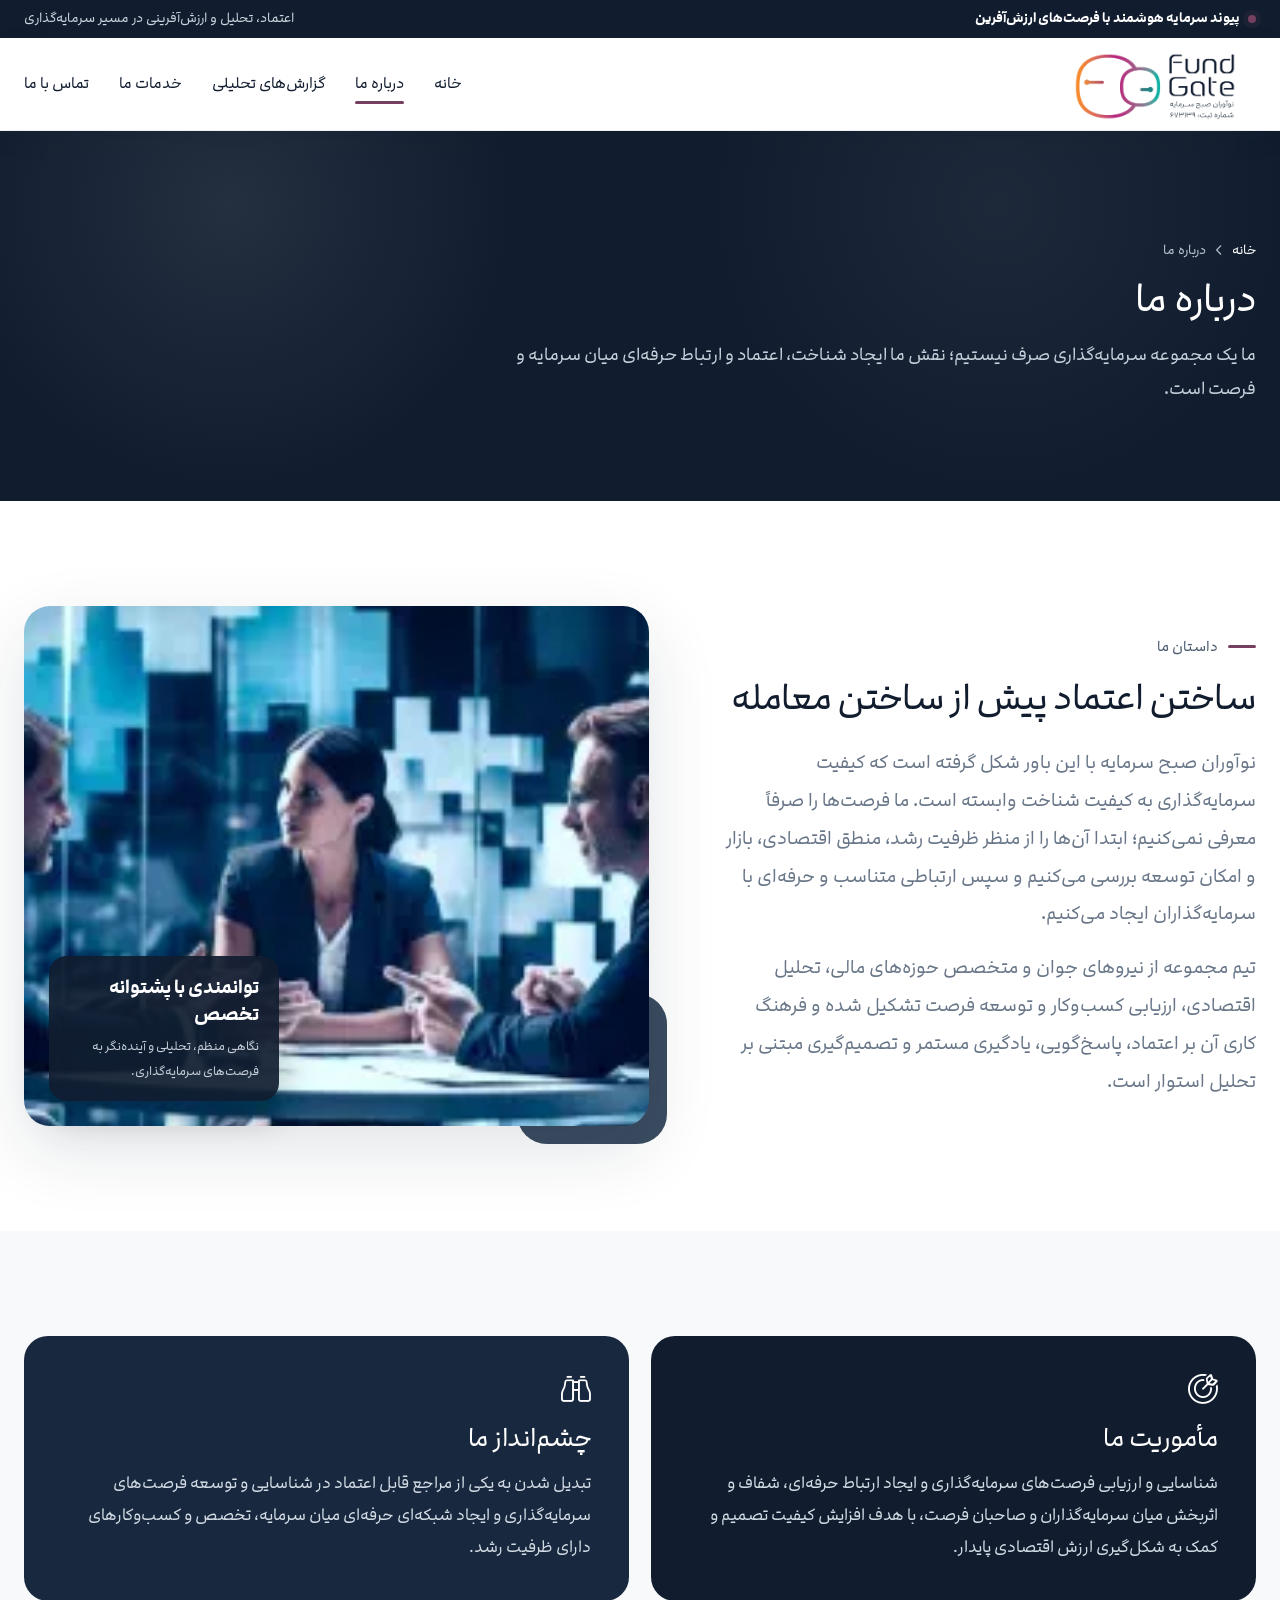
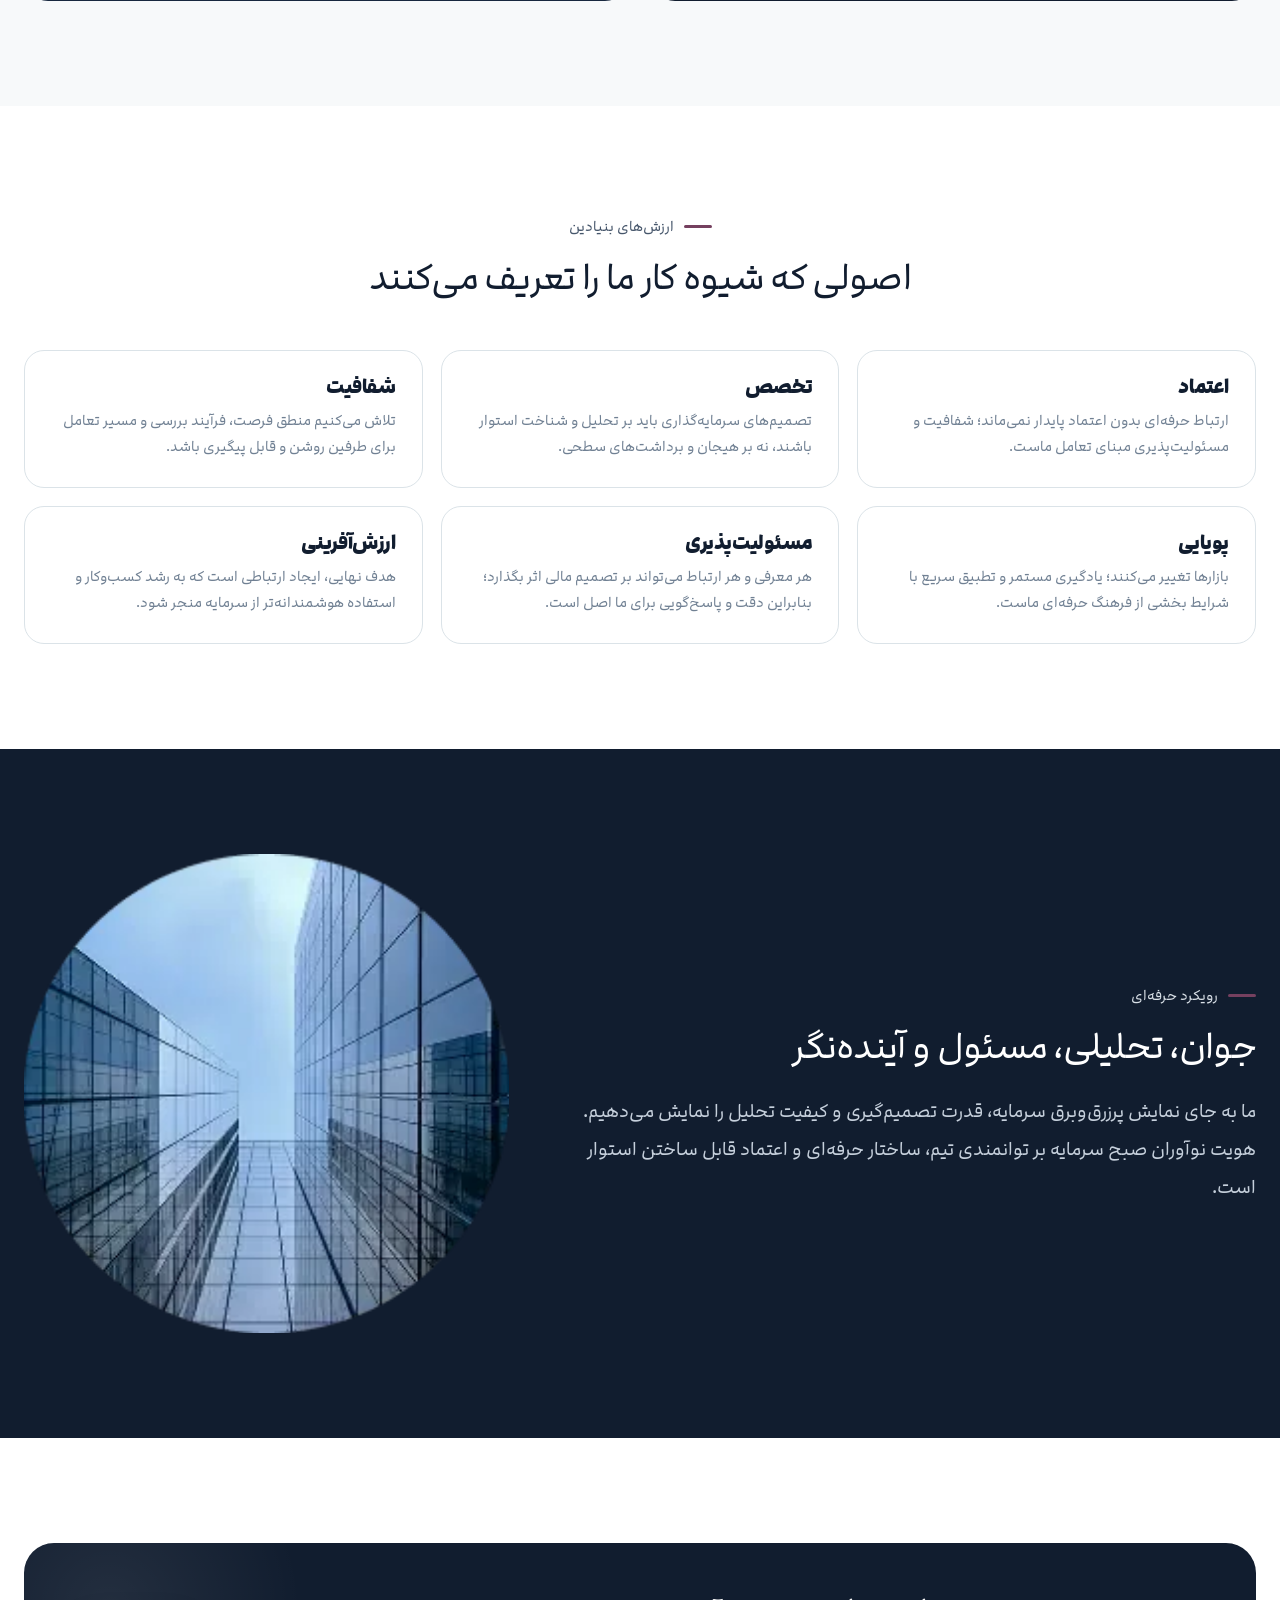
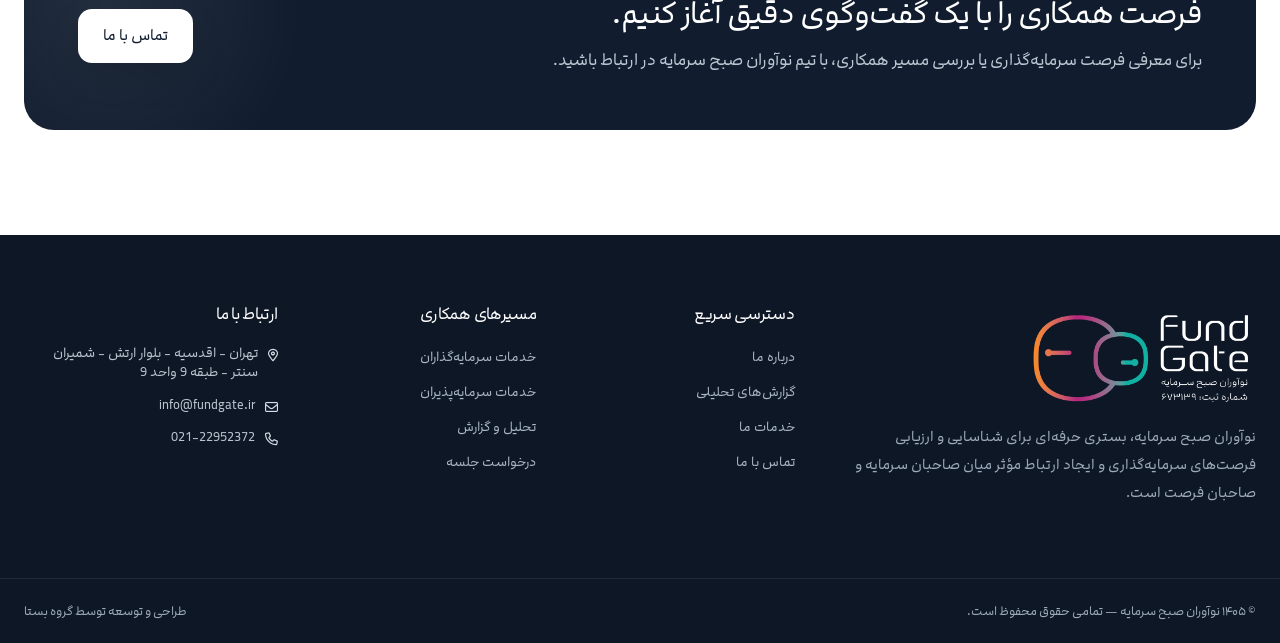
==== about.html @ 3c4b0743 "v 1.0.0" ====
<!doctype html>
<html lang="fa" dir="rtl">
<head>
    <meta charset="utf-8" />
    <meta http-equiv="x-ua-compatible" content="ie=edge" />
    <meta name="viewport" content="width=device-width,initial-scale=1" />
    <meta
            name="description"
            content="درباره شرکت نوآوران صبح سرمایه، مأموریت، چشم‌انداز و ارزش‌های حرفه‌ای مجموعه."
    />
    <meta name="theme-color" content="#111d2f" />
    <title>درباره ما | نوآوران صبح سرمایه</title>
    <link rel="shortcut icon" href="assets/images/logos/brand-mark.png" type="image/png" />
    <link rel="stylesheet" href="assets/css/bootstrap.rtl.min.css" />
    <link rel="stylesheet" href="assets/css/font-awesome-pro.min.css" />
    <link rel="stylesheet" href="assets/css/animate.css" />
    <link rel="stylesheet" href="assets/css/novavaran.css" />
    <noscript
    ><style>
        .wow {
            opacity: 1 !important;
            visibility: visible !important;
        }
    </style></noscript
    >
</head>
<body>
<div class="fg-topbar">
    <div class="fg-container">
        <div class="brand-line">
            <span class="brand-dot"></span><strong>پیوند سرمایه هوشمند با فرصت‌های ارزش‌آفرین</strong>
        </div>
        <div>اعتماد، تحلیل و ارزش‌آفرینی در مسیر سرمایه‌گذاری</div>
    </div>
</div>
<header class="fg-header">
    <div class="fg-container">
        <div class="fg-header-inner">
            <a class="fg-logo" href="index.html"
            ><img src="assets/images/logos/brand-horizontal-light.png" alt="نوآوران صبح سرمایه - Fund Gate"
            /></a>
            <nav class="fg-nav" aria-label="منوی اصلی">
                <ul>
                    <li><a class="" href="index.html">خانه</a></li>
                    <li><a class="active" href="about.html">درباره ما</a></li>
                    <li><a class="" href="analytics.html">گزارش‌های تحلیلی</a></li>
                    <li><a class="" href="services.html">خدمات ما</a></li>
                    <li><a class="" href="contact.html">تماس با ما</a></li>
                </ul>
            </nav>
            <button
                    class="fg-menu-btn"
                    type="button"
                    data-bs-toggle="offcanvas"
                    data-bs-target="#fgMobileMenu"
                    aria-label="باز کردن منو"
            >
                <i class="fa-regular fa-bars"></i>
            </button>
        </div>
    </div>
</header>
<div class="offcanvas offcanvas-end fg-mobile-menu" tabindex="-1" id="fgMobileMenu">
    <div class="offcanvas-header">
        <h5 class="offcanvas-title">
            <img src="assets/images/logos/brand-horizontal-light.png" alt="نوآوران صبح سرمایه" />
        </h5>
        <button type="button" class="btn-close" data-bs-dismiss="offcanvas" aria-label="بستن"></button>
    </div>
    <div class="offcanvas-body">
        <nav class="fg-mobile-links" aria-label="منوی موبایل">
            <a class="" href="index.html">خانه</a><a class="active" href="about.html">درباره ما</a
        ><a class="" href="analytics.html">گزارش‌های تحلیلی</a><a class="" href="services.html">خدمات ما</a
        ><a class="" href="contact.html">تماس با ما</a>
        </nav>
        <a class="fg-btn fg-btn-primary w-100 mt-4" href="contact.html">شروع همکاری</a>
    </div>
</div>
<section class="fg-page-hero">
    <div class="fg-container">
        <div class="fg-breadcrumb">
            <a href="index.html">خانه</a><i class="fa-regular fa-angle-left"></i><span>درباره ما</span>
        </div>
        <h1>درباره ما</h1>
        <p>
            ما یک مجموعه سرمایه‌گذاری صرف نیستیم؛ نقش ما ایجاد شناخت، اعتماد و ارتباط حرفه‌ای میان سرمایه و فرصت
            است.
        </p>
    </div>
</section>
<main>
    <section class="fg-section">
        <div class="fg-container">
            <div class="fg-about-grid">
                <div>
                    <div class="fg-eyebrow">داستان ما</div>
                    <h2 class="fg-section-title">ساختن اعتماد پیش از ساختن معامله</h2>
                    <p class="fg-lead">
                        نوآوران صبح سرمایه با این باور شکل گرفته است که کیفیت سرمایه‌گذاری به کیفیت شناخت وابسته
                        است. ما فرصت‌ها را صرفاً معرفی نمی‌کنیم؛ ابتدا آن‌ها را از منظر ظرفیت رشد، منطق اقتصادی،
                        بازار و امکان توسعه بررسی می‌کنیم و سپس ارتباطی متناسب و حرفه‌ای با سرمایه‌گذاران ایجاد
                        می‌کنیم.
                    </p>
                    <p class="fg-lead mt-3">
                        تیم مجموعه از نیروهای جوان و متخصص حوزه‌های مالی، تحلیل اقتصادی، ارزیابی کسب‌وکار و
                        توسعه فرصت تشکیل شده و فرهنگ کاری آن بر اعتماد، پاسخ‌گویی، یادگیری مستمر و تصمیم‌گیری
                        مبتنی بر تحلیل استوار است.
                    </p>
                </div>
                <div class="fg-image-frame">
                    <img src="assets/images/about/h3-images-2.webp" alt="تیم و رویکرد نوآوران صبح سرمایه" />
                    <div class="fg-image-badge">
                        <strong>توانمندی با پشتوانه تخصص</strong
                        ><span>نگاهی منظم، تحلیلی و آینده‌نگر به فرصت‌های سرمایه‌گذاری.</span>
                    </div>
                </div>
            </div>
        </div>
    </section>
    <section class="fg-section fg-section-soft">
        <div class="fg-container">
            <div class="fg-mission-grid">
                <div class="fg-mission-card">
                    <i class="fa-light fa-bullseye-arrow"></i>
                    <h3>مأموریت ما</h3>
                    <p>
                        شناسایی و ارزیابی فرصت‌های سرمایه‌گذاری و ایجاد ارتباط حرفه‌ای، شفاف و اثربخش میان
                        سرمایه‌گذاران و صاحبان فرصت، با هدف افزایش کیفیت تصمیم و کمک به شکل‌گیری ارزش اقتصادی
                        پایدار.
                    </p>
                </div>
                <div class="fg-mission-card">
                    <i class="fa-light fa-binoculars"></i>
                    <h3>چشم‌انداز ما</h3>
                    <p>
                        تبدیل شدن به یکی از مراجع قابل اعتماد در شناسایی و توسعه فرصت‌های سرمایه‌گذاری و ایجاد
                        شبکه‌ای حرفه‌ای میان سرمایه، تخصص و کسب‌وکارهای دارای ظرفیت رشد.
                    </p>
                </div>
            </div>
        </div>
    </section>
    <section class="fg-section">
        <div class="fg-container">
            <div class="text-center mx-auto mb-5" style="max-width: 760px">
                <div class="fg-eyebrow justify-content-center">ارزش‌های بنیادین</div>
                <h2 class="fg-section-title">اصولی که شیوه کار ما را تعریف می‌کنند</h2>
            </div>
            <div class="fg-value-row">
                <div class="fg-value">
                    <h3>اعتماد</h3>
                    <p>ارتباط حرفه‌ای بدون اعتماد پایدار نمی‌ماند؛ شفافیت و مسئولیت‌پذیری مبنای تعامل ماست.</p>
                </div>
                <div class="fg-value">
                    <h3>تخصص</h3>
                    <p>
                        تصمیم‌های سرمایه‌گذاری باید بر تحلیل و شناخت استوار باشند، نه بر هیجان و برداشت‌های
                        سطحی.
                    </p>
                </div>
                <div class="fg-value">
                    <h3>شفافیت</h3>
                    <p>تلاش می‌کنیم منطق فرصت، فرآیند بررسی و مسیر تعامل برای طرفین روشن و قابل پیگیری باشد.</p>
                </div>
                <div class="fg-value">
                    <h3>پویایی</h3>
                    <p>
                        بازارها تغییر می‌کنند؛ یادگیری مستمر و تطبیق سریع با شرایط بخشی از فرهنگ حرفه‌ای ماست.
                    </p>
                </div>
                <div class="fg-value">
                    <h3>مسئولیت‌پذیری</h3>
                    <p>
                        هر معرفی و هر ارتباط می‌تواند بر تصمیم مالی اثر بگذارد؛ بنابراین دقت و پاسخ‌گویی برای ما
                        اصل است.
                    </p>
                </div>
                <div class="fg-value">
                    <h3>ارزش‌آفرینی</h3>
                    <p>
                        هدف نهایی، ایجاد ارتباطی است که به رشد کسب‌وکار و استفاده هوشمندانه‌تر از سرمایه منجر
                        شود.
                    </p>
                </div>
            </div>
        </div>
    </section>
    <section class="fg-section fg-section-dark">
        <div class="fg-container">
            <div class="row align-items-center g-5">
                <div class="col-lg-7">
                    <div class="fg-eyebrow" style="color: #61d4c8">رویکرد حرفه‌ای</div>
                    <h2 class="fg-section-title">جوان، تحلیلی، مسئول و آینده‌نگر</h2>
                    <p class="fg-lead">
                        ما به جای نمایش پرزرق‌وبرق سرمایه، قدرت تصمیم‌گیری و کیفیت تحلیل را نمایش می‌دهیم. هویت
                        نوآوران صبح سرمایه بر توانمندی تیم، ساختار حرفه‌ای و اعتماد قابل ساختن استوار است.
                    </p>
                </div>
                <div class="col-lg-5">
                    <img
                            class="w-100 rounded-4"
                            src="assets/images/about/h6-about-video-bg.webp"
                            alt="رویکرد حرفه‌ای سرمایه‌گذاری"
                    />
                </div>
            </div>
        </div>
    </section>
    <section class="fg-section">
        <div class="fg-container">
            <div class="fg-cta">
                <div class="fg-cta-inner">
                    <div>
                        <h2>فرصت همکاری را با یک گفت‌وگوی دقیق آغاز کنیم.</h2>
                        <p>
                            برای معرفی فرصت سرمایه‌گذاری یا بررسی مسیر همکاری، با تیم نوآوران صبح سرمایه در
                            ارتباط باشید.
                        </p>
                    </div>
                    <a class="fg-btn fg-btn-primary" href="contact.html">تماس با ما</a>
                </div>
            </div>
        </div>
    </section>
</main>
<footer class="fg-footer">
    <div class="fg-container">
        <div class="fg-footer-grid">
            <div>
                <a class="fg-footer-logo" href="index.html"
                ><img src="assets/images/logos/brand-footer.png" alt="نوآوران صبح سرمایه"
                /></a>
                <p>
                    نوآوران صبح سرمایه، بستری حرفه‌ای برای شناسایی و ارزیابی فرصت‌های سرمایه‌گذاری و ایجاد
                    ارتباط مؤثر میان صاحبان سرمایه و صاحبان فرصت است.
                </p>
            </div>
            <div>
                <h4>دسترسی سریع</h4>
                <ul>
                    <li><a href="about.html">درباره ما</a></li>
                    <li><a href="analytics.html">گزارش‌های تحلیلی</a></li>
                    <li><a href="services.html">خدمات ما</a></li>
                    <li><a href="contact.html">تماس با ما</a></li>
                </ul>
            </div>
            <div>
                <h4>مسیرهای همکاری</h4>
                <ul>
                    <li><a href="services.html#investor">خدمات سرمایه‌گذاران</a></li>
                    <li><a href="services.html#investee">خدمات سرمایه‌پذیران</a></li>
                    <li><a href="analytics.html">تحلیل و گزارش</a></li>
                    <li><a href="contact.html">درخواست جلسه</a></li>
                </ul>
            </div>
            <div>
                <h4>ارتباط با ما</h4>
                <div class="fg-footer-contact">
                    <div>
                        <i class="fa-regular fa-location-dot"></i><span>تهران - اقدسیه - بلوار ارتش - شمیران سنتر - طبقه 9 واحد 9 </span>
                    </div>
                    <div>
                        <i class="fa-regular fa-envelope"></i><span>info@fundgate.ir</span>
                    </div>
                    <div>
                        <i class="fa-regular fa-phone"></i><span>021-22952372</span>
                    </div>
                </div>
            </div>
        </div>
    </div>
    <div class="fg-footer-bottom">
        <div class="fg-container">
            <p>© ۱۴۰۵ نوآوران صبح سرمایه — تمامی حقوق محفوظ است.</p>
            <p>طراحی و توسعه توسط گروه بستا</p>
        </div>
    </div>
</footer>
<script src="assets/js/jquery.min.js"></script>
<script src="assets/js/bootstrap.bundle.min.js"></script>
<script src="assets/js/wow.min.js"></script>
<script src="assets/js/wow-safe-init.js"></script>
</body>
</html>
---- assets/css/novavaran.css ----
@font-face {  font-family: "IRANSans";  src: url("../fonts/IRANSans-UltraLight.woff2") format("woff2");  font-weight: 200;  font-style: normal;  font-display: swap;  }
@font-face {  font-family: "IRANSans";  src: url("../fonts/IRANSans-Light.woff2") format("woff2");  font-style: normal;  font-display: swap;  }
@font-face {  font-family: "IRANSans";  src: url("../fonts/IRANSans-Regular.woff2") format("woff2");  font-style: normal;  font-display: swap;  }
@font-face {  font-family: "IRANSans";  src: url("../fonts/IRANSans-Medium.woff2") format("woff2");  font-style: normal;  font-display: swap;  }
@font-face {  font-family: "IRANSans";  src: url("../fonts/IRANSans-DemiBold.woff2") format("woff2");  font-style: normal;  font-display: swap;  }
@font-face {  font-family: "IRANSans";  src: url("../fonts/IRANSans-Bold.woff2") format("woff2");  font-style: normal;  font-display: swap;  }
@font-face {  font-family: "IRANSans";  src: url("../fonts/IRANSans-ExtraBold.woff2") format("woff2");  font-style: normal;  font-display: swap;  }
@font-face {  font-family: "IRANSans";  src: url("../fonts/IRANSans-Black.woff2") format("woff2");  font-style: normal;  font-display: swap;  }

@font-face {  font-family: Alibaba;  font-style: normal;  font-weight: 900;  src: url('../fonts/alibaba/fonts/eot/Alibaba-Black.eot');  src: url('../fonts/alibaba/fonts/eot/Alibaba-Black.eot?#iefix') format('embedded-opentype'), url('../fonts/alibaba/fonts/woff2/Alibaba-Black.woff2') format('woff2'), url('../fonts/alibaba/fonts/woff/Alibaba-Black.woff') format('woff'), url('../fonts/alibaba/fonts/ttf/Alibaba-Black.ttf') format('truetype');  }
@font-face {  font-family: Alibaba;  font-style: normal;  font-weight: bold;  src: url('../fonts/alibaba/fonts/eot/Alibaba-Bold.eot');  src: url('../fonts/alibaba/fonts/eot/Alibaba-Bold.eot?#iefix') format('embedded-opentype'), url('../fonts/alibaba/fonts/woff2/Alibaba-Bold.woff2') format('woff2'), url('../fonts/alibaba/fonts/woff/Alibaba-Bold.woff') format('woff'), url('../fonts/alibaba/fonts/ttf/Alibaba-Bold.ttf') format('truetype');  }
@font-face {  font-family: Alibaba;  font-style: normal;  font-weight: 300;  src: url('../fonts/alibaba/fonts/eot/Alibaba-Light.eot');  src: url('../fonts/alibaba/fonts/eot/Alibaba-Light.eot?#iefix') format('embedded-opentype'), url('../fonts/alibaba/fonts/woff2/Alibaba-Light.woff2') format('woff2'), url('../fonts/alibaba/fonts/woff/Alibaba-Light.woff') format('woff'), url('../fonts/alibaba/fonts/ttf/Alibaba-Light.ttf') format('truetype');  }
@font-face {  font-family: Alibaba;  font-style: normal;  font-weight: normal;  src: url('../fonts/alibaba/fonts/eot/Alibaba-Regular.eot');  src: url('../fonts/alibaba/fonts/eot/Alibaba-Regular.eot?#iefix') format('embedded-opentype'),	url('../fonts/alibaba/fonts/woff2/Alibaba-Regular.woff2') format('woff2'),	url('../fonts/alibaba/fonts/woff/Alibaba-Regular.woff') format('woff'),	url('../fonts/alibaba/fonts/ttf/Alibaba-Regular.ttf') format('truetype');  }

:root {
  --tj-ff-body: Alibaba,"IRANSans", Tahoma, Arial, sans-serif;
  --tj-ff-heading: Alibaba,"IRANSans", Tahoma, Arial, sans-serif;
  --tj-color-theme-primary: #b5287d;
  --tj-color-theme-dark: #111d2f;
  --tj-color-theme-bg: #f4f7f8;
  --tj-color-theme-bg-2: #eef5f4;
  --tj-color-heading-primary: #111d2f;
  --tj-color-text-body: #4c596a;
  --fg-navy: #111d2f;
  --fg-navy-2: #18283f;
  --fg-magenta: #b5287d;
  --fg-teal: #11b0a2;
  --fg-orange: #f68b2c;
  --fg-white: #ffffff;
  --fg-surface: #f7f9fa;
  --fg-border: #dbe3e8;
  --fg-muted: #748092;
  --fg-gradient: linear-gradient(115deg, #f68b2c 0%, #b5287d 52%, #11b0a2 100%);
  --fg-shadow: 0 24px 70px rgba(17, 29, 47, 0.12);
}
html {
  scroll-behavior: smooth;
}
body {
  font-family: Alibaba, "IRANSans", Tahoma, Arial, sans-serif !important;
  color: var(--fg-navy);
  background: #fff;
  direction: rtl;
  text-align: right;
}
button, input, textarea, select {
  font-family: Alibaba,"IRANSans", Tahoma, Arial, sans-serif !important;
}
h1, h2, h3, h4, h5, h6 {
  font-family: Alibaba,"IRANSans", Tahoma, Arial, sans-serif !important;
  letter-spacing: -0.02em;
  color: var(--fg-navy);
}
a {
  text-decoration: none;
}
.text-ltr {
  direction: ltr;
  display: inline-block;
}
.fg-container {
  max-width: 1320px;
  margin: 0 auto;
  padding: 0 24px;
}
.fg-eyebrow {
  display: inline-flex;
  align-items: center;
  gap: 10px;
  font-size: 14px;
  color: var(--fg-magenta);
  margin-bottom: 18px;
}
.fg-eyebrow:before {
  content: "";
  width: 28px;
  height: 3px;
  border-radius: 10px;
  background: var(--fg-gradient);
}
.fg-section {
  padding: 105px 0;
}
.fg-section-sm {
  padding: 72px 0;
}
.fg-section-dark {
  background: var(--fg-navy);
  color: #fff;
}
.fg-section-soft {
  background: var(--fg-surface);
}
.fg-section-title {
  font-size: clamp(30px, 4vw, 35px);
  line-height: 1.35;
  margin: 0 0 22px;
}
.fg-section-dark .fg-section-title {
  color: #fff;
}
.fg-lead {
  font-size: 18px;
  line-height: 2.1;
  color: #687688;
  margin: 0;
}
.fg-section-dark .fg-lead {
  color: #c6d0dc;
}

/* Header */
.fg-topbar {
  background: var(--fg-navy);
  color: #cdd6df;
  font-size: 13px;
  padding: 9px 0;
}
.fg-topbar .fg-container {
  display: flex;
  justify-content: space-between;
  align-items: center;
  gap: 20px;
}
.fg-topbar strong {
  color: #fff;
  font-weight: 600;
}
.fg-topbar a {
  color: #fff;
}
.fg-topbar .brand-line {
  display: flex;
  align-items: center;
  gap: 8px;
}
.fg-topbar .brand-dot {
  width: 8px;
  height: 8px;
  background: var(--fg-teal);
  border-radius: 50%;
  box-shadow: 0 0 0 5px rgba(17, 176, 162, 0.12);
}
.fg-header {
  position: relative;
  z-index: 50;
  background: rgba(255, 255, 255, 0.97);
  border-bottom: 1px solid rgba(17, 29, 47, 0.07);
  box-shadow: 0 8px 30px rgba(17, 29, 47, 0.04);
}
.fg-header-inner {
  min-height: 92px;
  display: flex;
  align-items: center;
  gap: 36px;
}
.fg-logo {
  display: flex;
  align-items: center;
  flex: 0 0 auto;
}
.fg-logo img {
  width: 202px;
  height: 74px;
  object-fit: contain;
}
.fg-nav {
  margin-right: auto;
}
.fg-nav ul {
  list-style: none;
  display: flex;
  align-items: center;
  gap: 30px;
  padding: 0;
  margin: 0;
}
.fg-nav a {
  color: var(--fg-navy);
  font-size: 15px;
  position: relative;
  padding: 34px 0;
}
.fg-nav a:after {
  content: "";
  position: absolute;
  right: 0;
  bottom: 25px;
  width: 0;
  height: 3px;
  border-radius: 10px;
  background: var(--fg-gradient);
  transition: 0.25s;
}
.fg-nav a:hover,
.fg-nav a.active {
  color: var(--fg-magenta);
}
.fg-nav a:hover:after,
.fg-nav a.active:after {
  width: 100%;
}
.fg-header-cta {
  display: inline-flex;
  align-items: center;
  justify-content: center;
  gap: 10px;
  background: var(--fg-navy);
  color: #fff !important;
  border-radius: 14px;
  padding: 15px 21px;
  font-size: 14px;
  transition: 0.25s;
  box-shadow: 0 12px 30px rgba(17, 29, 47, 0.15);
}
.fg-header-cta:hover {
  transform: translateY(-2px);
  background: var(--fg-magenta);
}
.fg-menu-btn {
  display: none;
  border: 0;
  background: var(--fg-navy);
  color: #fff;
  border-radius: 12px;
  width: 48px;
  height: 48px;
  font-size: 19px;
}
.offcanvas.fg-mobile-menu {
  direction: rtl;
}
.fg-mobile-menu .offcanvas-header {
  border-bottom: 1px solid var(--fg-border);
}
.fg-mobile-menu .offcanvas-title img {
  width: 175px;
  height: 70px;
  object-fit: contain;
}
.fg-mobile-links {
  display: flex;
  flex-direction: column;
  gap: 6px;
}
.fg-mobile-links a {
  padding: 14px 8px;
  border-bottom: 1px solid #edf0f2;
  color: var(--fg-navy);
  font-weight: 600;
}
.fg-mobile-links a.active {
  color: var(--fg-magenta);
}

/* Buttons */
.fg-btn {
  display: inline-flex;
  align-items: center;
  justify-content: center;
  gap: 10px;
  min-height: 54px;
  padding: 0 24px;
  border-radius: 14px;
  font-size: 15px;
  transition: 0.25s;
  border: 1px solid transparent;
}
.fg-btn-primary {
  color: #fff;
  background: var(--fg-gradient);
  box-shadow: 0 14px 34px rgba(181, 40, 125, 0.2);
}
.fg-btn-primary:hover {
  color: #fff;
  transform: translateY(-2px);
  box-shadow: 0 18px 42px rgba(181, 40, 125, 0.28);
}
.fg-btn-outline {
  color: var(--fg-navy);
  border-color: #cbd5dc;
  background: #fff;
}
.fg-btn-outline:hover {
  color: var(--fg-magenta);
  border-color: var(--fg-magenta);
}
.fg-btn-dark {
  color: #fff;
  background: var(--fg-navy);
}
.fg-btn-dark:hover {
  color: #fff;
  background: var(--fg-magenta);
}

/* Hero */
.fg-hero {
  position: relative;
  overflow: hidden;
  background: var(--fg-navy);
  min-height: 690px;
  display: flex;
  align-items: center;
}
.fg-hero:before {
  content: "";
  position: absolute;
  inset: 0;
  background: linear-gradient(
          90deg,
          rgba(17, 29, 47, 0.96) 0%,
          rgba(17, 29, 47, 0.86) 52%,
          rgba(17, 29, 47, 0.35) 100%
  );
  z-index: 1;
}
.fg-hero:after {
  content: "";
  position: absolute;
  width: 560px;
  height: 560px;
  left: -180px;
  top: -180px;
  border-radius: 50%;
  background: radial-gradient(circle, rgba(17, 176, 162, 0.24), transparent 68%);
  z-index: 1;
}
.fg-hero-bg {
  position: absolute;
  inset: 0;
  width: 100%;
  height: 100%;
  object-fit: cover;
  opacity: 0.72;
}
.fg-hero .fg-container {
  position: relative;
  z-index: 2;
}
.fg-hero-grid {
  display: grid;
  grid-template-columns: 1.15fr 0.85fr;
  align-items: center;
  gap: 70px;
}
.fg-hero-copy {
  padding: 85px 0;
}
.fg-hero-kicker {
  display: inline-flex;
  align-items: center;
  gap: 10px;
  color: #e7eef5;
  font-size: 14px;
  margin-bottom: 22px;
}
.fg-hero-kicker span {
  width: 40px;
  height: 2px;
  background: var(--fg-gradient);
}
.fg-hero h1 {
  color: #fff;
  font-size: clamp(42px, 5.3vw, 43px);
  line-height: 1.28;
  margin-bottom: 25px;
}
.fg-hero h1 em {
  font-style: normal;
  background: var(--fg-gradient);
  -webkit-background-clip: text;
  background-clip: text;
  color: transparent;
}
.fg-hero p {
  color: #c8d1dc;
  font-size: 18px;
  line-height: 2.1;
  max-width: 760px;
  margin-bottom: 34px;
}
.fg-hero-actions {
  display: flex;
  gap: 12px;
  flex-wrap: wrap;
}
.fg-hero .fg-btn-outline {
  background: rgba(255, 255, 255, 0.06);
  border-color: rgba(255, 255, 255, 0.28);
  color: #fff;
}
.fg-hero .fg-btn-outline:hover {
  border-color: #fff;
  background: rgba(255, 255, 255, 0.1);
  color: #fff;
}
.fg-hero-panel {
  position: relative;
  background: rgba(255, 255, 255, 0.08);
  border: 1px solid rgba(255, 255, 255, 0.16);
  backdrop-filter: blur(14px);
  border-radius: 28px;
  padding: 28px;
  box-shadow: 0 30px 80px rgba(0, 0, 0, 0.25);
}
.fg-hero-panel:before {
  content: "";
  position: absolute;
  inset: 0;
  border-radius: 28px;
  padding: 1px;
  background: var(--fg-gradient);
  -webkit-mask:
          linear-gradient(#fff 0 0) content-box,
          linear-gradient(#fff 0 0);
  -webkit-mask-composite: xor;
  mask-composite: exclude;
  opacity: 0.45;
}
.fg-hero-mark {
  display: flex;
  align-items: center;
  justify-content: center;
  min-height: 210px;
}
.fg-hero-mark img {
  width: 285px;
  max-width: 90%;
}
.fg-hero-panel-note {
  border-top: 1px solid rgba(255, 255, 255, 0.14);
  padding-top: 22px;
  color: #fff;
  line-height: 1.9;
}
.fg-hero-panel-note strong {
  display: block;
  font-size: 18px;
  margin-bottom: 5px;
}
.fg-hero-panel-note span {
  color: #bbc7d4;
  font-size: 14px;
}

/* Cards and blocks */
.fg-card {
  height: 100%;
  background: #fff;
  border: 1px solid var(--fg-border);
  border-radius: 22px;
  padding: 28px;
  transition: 0.25s;
  box-shadow: 0 8px 28px rgba(17, 29, 47, 0.04);
}
.fg-card:hover {
  transform: translateY(-6px);
  box-shadow: var(--fg-shadow);
  border-color: transparent;
}
.fg-icon {
  width: 54px;
  height: 54px;
  border-radius: 16px;
  display: flex;
  align-items: center;
  justify-content: center;
  background: linear-gradient(135deg, rgba(246, 139, 44, 0.12), rgba(181, 40, 125, 0.12), rgba(17, 176, 162, 0.12));
  color: var(--fg-magenta);
  font-size: 23px;
  margin-bottom: 20px;
}
.fg-card h3 {
  font-size: 20px;
  margin-bottom: 13px;
}
.fg-card p {
  margin: 0;
  color: #697789;
  line-height: 1.9;
  font-size: 15px;
}
.fg-card-link {
  display: inline-flex;
  gap: 8px;
  align-items: center;
  margin-top: 18px;
  color: var(--fg-magenta);
  font-size: 14px;
}
.fg-trust-strip {
  margin-top: -44px;
  position: relative;
  z-index: 3;
}
.fg-trust-box {
  display: grid;
  grid-template-columns: repeat(4, 1fr);
  background: #fff;
  border-radius: 22px;
  box-shadow: var(--fg-shadow);
  overflow: hidden;
  border: 1px solid rgba(17, 29, 47, 0.06);
}
.fg-trust-item {
  padding: 25px 28px;
  border-left: 1px solid #e7ecef;
  display: flex;
  gap: 14px;
  align-items: center;
}
.fg-trust-item:last-child {
  border-left: 0;
}
.fg-trust-item i {
  color: var(--fg-teal);
  font-size: 25px;
}
.fg-trust-item strong {
  font-size: 15px;
  display: block;
}
.fg-trust-item span {
  display: block;
  font-size: 12px;
  color: var(--fg-muted);
  margin-top: 4px;
}
.fg-about-grid {
  display: grid;
  grid-template-columns: 0.92fr 1.08fr;
  gap: 75px;
  align-items: center;
}
.fg-image-frame {
  position: relative;
}
.fg-image-frame img {
  width: 100%;
  height: 520px;
  object-fit: cover;
  border-radius: 26px;
  box-shadow: var(--fg-shadow);
}
.fg-image-frame:before {
  content: "";
  position: absolute;
  right: -18px;
  bottom: -18px;
  width: 150px;
  height: 150px;
  border-radius: 30px;
  background: var(--fg-gradient);
  z-index: -1;
  opacity: 0.9;
}
.fg-image-badge {
  position: absolute;
  left: 25px;
  bottom: 25px;
  max-width: 230px;
  background: rgba(17, 29, 47, 0.92);
  color: #fff;
  border-radius: 18px;
  padding: 18px 20px;
  box-shadow: 0 15px 35px rgba(0, 0, 0, 0.22);
}
.fg-image-badge strong {
  display: block;
  font-size: 18px;
  margin-bottom: 5px;
}
.fg-image-badge span {
  font-size: 12px;
  color: #c7d0da;
  line-height: 1.8;
}
.fg-list {
  list-style: none;
  padding: 0;
  margin: 26px 0 0;
  display: grid;
  gap: 12px;
}
.fg-list li {
  display: flex;
  gap: 12px;
  align-items: flex-start;
  color: #516073;
  line-height: 1.85;
}
.fg-list i {
  color: var(--fg-teal);
  margin-top: 7px;
}

/* Portfolio */
.fg-portfolio-card {
  position: relative;
  overflow: hidden;
  border-radius: 24px;
  min-height: 410px;
  background: #111d2f;
  box-shadow: 0 18px 40px rgba(17, 29, 47, 0.13);
}
.fg-portfolio-card img {
  position: absolute;
  inset: 0;
  width: 100%;
  height: 100%;
  object-fit: cover;
  transition: 0.45s;
}
.fg-portfolio-card:after {
  content: "";
  position: absolute;
  inset: 0;
  background: linear-gradient(180deg, rgba(17, 29, 47, 0.1), rgba(17, 29, 47, 0.92));
}
.fg-portfolio-card:hover img {
  transform: scale(1.04);
}
.fg-portfolio-content {
  position: absolute;
  z-index: 2;
  right: 0;
  left: 0;
  bottom: 0;
  padding: 30px;
  color: #fff;
}
.fg-tag {
  display: inline-flex;
  border: 1px solid rgba(255, 255, 255, 0.25);
  background: rgba(255, 255, 255, 0.12);
  backdrop-filter: blur(8px);
  padding: 7px 12px;
  border-radius: 999px;
  font-size: 12px;
  margin-bottom: 14px;
}
.fg-portfolio-content h3 {
  color: #fff;
  font-size: 24px;
  margin-bottom: 10px;
}
.fg-portfolio-content p {
  color: #d7dee7;
  margin: 0;
  line-height: 1.9;
  font-size: 14px;
}

/* Process */
.fg-process {
  display: grid;
  grid-template-columns: repeat(6, 1fr);
  gap: 14px;
  margin-top: 44px;
}
.fg-process-item {
  position: relative;
  background: #fff;
  border: 1px solid var(--fg-border);
  border-radius: 18px;
  padding: 24px 18px;
  min-height: 180px;
}
.fg-process-num {
  font-size: 13px;
  color: var(--fg-magenta);
  margin-bottom: 30px;
}
.fg-process-item h4 {
  font-size: 17px;
  margin-bottom: 9px;
}
.fg-process-item p {
  font-size: 13px;
  line-height: 1.8;
  color: #778396;
  margin: 0;
}

/* Split CTA */
.fg-cta {
  position: relative;
  overflow: hidden;
  background: var(--fg-navy);
  border-radius: 30px;
  padding: 54px;
}
.fg-cta:after {
  content: "";
  position: absolute;
  left: -110px;
  top: -130px;
  width: 390px;
  height: 390px;
  border-radius: 50%;
  background: radial-gradient(circle, rgba(17, 176, 162, 0.26), transparent 70%);
}
.fg-cta-inner {
  position: relative;
  z-index: 2;
  display: flex;
  justify-content: space-between;
  align-items: center;
  gap: 30px;
}
.fg-cta h2 {
  color: #fff;
  font-size: clamp(28px, 3vw, 30px);
  margin-bottom: 12px;
}
.fg-cta p {
  color: #bec8d3;
  margin: 0;
  line-height: 1.9;
}
.fg-cta-actions {
  display: flex;
  gap: 10px;
  flex-wrap: wrap;
  flex: 0 0 auto;
}

/* Inner page hero */
.fg-page-hero {
  position: relative;
  overflow: hidden;
  background: var(--fg-navy);
  padding: 110px 0 95px;
}
.fg-page-hero:before {
  content: "";
  position: absolute;
  inset: 0;
  background: radial-gradient(circle at 18% 20%, rgba(181, 40, 125, 0.25), transparent 25%),
  radial-gradient(circle at 78% 20%, rgba(17, 176, 162, 0.16), transparent 27%);
}
.fg-page-hero .fg-container {
  position: relative;
}
.fg-breadcrumb {
  display: flex;
  gap: 9px;
  align-items: center;
  color: #b9c4cf;
  font-size: 13px;
  margin-bottom: 17px;
}
.fg-breadcrumb a {
  color: #fff;
}
.fg-page-hero h1 {
  color: #fff;
  font-size: clamp(38px, 5vw, 35px);
  margin-bottom: 15px;
}
.fg-page-hero p {
  color: #c7d1dc;
  font-size: 17px;
  line-height: 2;
  max-width: 760px;
  margin: 0;
}

/* News / Article */
.fg-post-card {
  height: 100%;
  background: #fff;
  border: 1px solid var(--fg-border);
  border-radius: 22px;
  overflow: hidden;
  transition: 0.25s;
}
.fg-post-card:hover {
  transform: translateY(-5px);
  box-shadow: var(--fg-shadow);
}
.fg-post-image {
  height: 240px;
  overflow: hidden;
}
.fg-post-image img {
  width: 100%;
  height: 100%;
  object-fit: cover;
  transition: 0.4s;
}
.fg-post-card:hover .fg-post-image img {
  transform: scale(1.04);
}
.fg-post-body {
  padding: 24px;
}
.fg-post-meta {
  display: flex;
  gap: 14px;
  flex-wrap: wrap;
  color: var(--fg-muted);
  font-size: 12px;
  margin-bottom: 13px;
}
.fg-post-meta span {
  display: inline-flex;
  gap: 6px;
  align-items: center;
}
.fg-post-body h3 {
  font-size: 20px;
  line-height: 1.7;
  margin-bottom: 10px;
}
.fg-post-body p {
  color: #718093;
  font-size: 14px;
  line-height: 1.9;
  margin-bottom: 0;
}
.fg-category {
  display: inline-flex;
  color: var(--fg-magenta);
  background: rgba(181, 40, 125, 0.08);
  border-radius: 999px;
  padding: 6px 11px;
  font-size: 11px;
  margin-bottom: 12px;
}
.fg-feature-post {
  display: grid;
  grid-template-columns: 1.1fr 0.9fr;
  border: 1px solid var(--fg-border);
  border-radius: 26px;
  overflow: hidden;
  background: #fff;
  box-shadow: 0 12px 35px rgba(17, 29, 47, 0.05);
}
.fg-feature-post img {
  width: 100%;
  height: 100%;
  min-height: 420px;
  object-fit: cover;
}
.fg-feature-post-content {
  padding: 48px;
  display: flex;
  flex-direction: column;
  justify-content: center;
}
.fg-feature-post-content h2 {
  font-size: 34px;
  line-height: 1.6;
  margin-bottom: 16px;
}
.fg-feature-post-content p {
  line-height: 2;
  color: #667488;
  margin-bottom: 22px;
}

/* About values */
.fg-value-row {
  display: grid;
  grid-template-columns: repeat(3, 1fr);
  gap: 18px;
}
.fg-value {
  background: #fff;
  border: 1px solid var(--fg-border);
  border-radius: 20px;
  padding: 26px;
}
.fg-value span {
  display: inline-flex;
  width: 42px;
  height: 42px;
  border-radius: 12px;
  align-items: center;
  justify-content: center;
  background: var(--fg-gradient);
  color: #fff;
  margin-bottom: 17px;
}
.fg-value h3 {
  font-size: 19px;
  font-weight: 800;
}
.fg-value p {
  font-size: 14px;
  color: #708093;
  line-height: 1.9;
  margin: 0;
}
.fg-mission-grid {
  display: grid;
  grid-template-columns: 1fr 1fr;
  gap: 22px;
}
.fg-mission-card {
  border-radius: 24px;
  padding: 38px;
  background: var(--fg-navy);
  color: #fff;
  min-height: 260px;
}
.fg-mission-card:nth-child(2) {
  background: linear-gradient(135deg, #7f1e63, #b5287d);
}
.fg-mission-card h3 {
  color: #fff;
  font-size: 25px;
  margin: 17px 0 13px;
}
.fg-mission-card p {
  color: #d3dce5;
  line-height: 2;
  margin: 0;
}
.fg-mission-card i {
  font-size: 30px;
  color: #fff;
}

/* Contact */
.fg-contact-grid {
  display: grid;
  grid-template-columns: 0.9fr 1.1fr;
  gap: 35px;
}
.fg-contact-info {
  background: var(--fg-navy);
  color: #fff;
  border-radius: 26px;
  padding: 38px;
}
.fg-contact-info h2 {
  color: #fff;
  font-size: 30px;
  margin-bottom: 14px;
}
.fg-contact-info > p {
  color: #c1ccd7;
  line-height: 2;
  margin-bottom: 30px;
}
.fg-contact-row {
  display: flex;
  gap: 14px;
  align-items: flex-start;
  padding: 19px 0;
  border-top: 1px solid rgba(255, 255, 255, 0.1);
}
.fg-contact-row i {
  width: 42px;
  height: 42px;
  display: flex;
  align-items: center;
  justify-content: center;
  border-radius: 12px;
  background: rgba(255, 255, 255, 0.08);
  color: var(--fg-teal);
}
.fg-contact-row strong {
  display: block;
  font-size: 14px;
  margin-bottom: 5px;
}
.fg-contact-row span,
.fg-contact-row a {
  color: #bdc8d3;
  font-size: 13px;
  line-height: 1.8;
}
.fg-form {
  border: 1px solid var(--fg-border);
  border-radius: 26px;
  padding: 38px;
  background: #fff;
}
.fg-form .form-label {
  font-size: 13px;
  margin-bottom: 8px;
}
.fg-form .form-control,
.fg-form .form-select {
  min-height: 52px;
  border: 1px solid #d8e0e5;
  border-radius: 12px;
  padding: 12px 14px;
  background: #fbfcfd;
}
.fg-form textarea.form-control {
  min-height: 150px;
  resize: vertical;
}
.fg-form .form-control:focus,
.fg-form .form-select:focus {
  border-color: var(--fg-teal);
  box-shadow: 0 0 0 4px rgba(17, 176, 162, 0.09);
}

/* Footer */
.fg-footer {
  background: #0d1726;
  color: #b9c4cf;
  padding-top: 70px;
}
.fg-footer-grid {
  display: grid;
  grid-template-columns: 1.6fr 0.8fr 0.8fr 1fr;
  gap: 55px;
  padding-bottom: 55px;
}
.fg-footer-logo img {
  width: 230px;
  max-height: 100px;
  object-fit: contain;
  margin-bottom: 18px;
}
.fg-footer p {
  font-size: 14px;
  line-height: 2;
  color: #9eabba;
}
.fg-footer h4 {
  color: #fff;
  font-size: 16px;
  margin-bottom: 20px;
}
.fg-footer ul {
  list-style: none;
  padding: 0;
  margin: 0;
  display: grid;
  gap: 11px;
}
.fg-footer a {
  color: #aab6c3;
  font-size: 13px;
}
.fg-footer a:hover {
  color: #fff;
}
.fg-footer-contact {
  display: grid;
  gap: 13px;
}
.fg-footer-contact div {
  display: flex;
  gap: 10px;
  align-items: flex-start;
  font-size: 13px;
}
.fg-footer-contact i {
  color: var(--fg-teal);
  margin-top: 5px;
}
.fg-footer-bottom {
  border-top: 1px solid rgba(255, 255, 255, 0.08);
  padding: 20px 0;
}
.fg-footer-bottom .fg-container {
  display: flex;
  justify-content: space-between;
  gap: 20px;
  align-items: center;
}
.fg-footer-bottom p {
  margin: 0;
  font-size: 12px;
}
.fg-brand-bar {
  height: 4px;
  background: var(--fg-gradient);
}

/* Responsive */
@media (max-width: 1199px) {
  .fg-nav ul {
    gap: 18px;
  }
  .fg-header-inner {
    gap: 20px;
  }
  .fg-logo img {
    width: 180px;
  }
  .fg-process {
    grid-template-columns: repeat(3, 1fr);
  }
  .fg-footer-grid {
    grid-template-columns: 1.2fr 1fr 1fr;
  }
  .fg-footer-grid > div:last-child {
    grid-column: 1/-1;
  }
}
@media (max-width: 991px) {
  .fg-topbar {
    display: none;
  }
  .fg-nav,
  .fg-header-cta {
    display: none;
  }
  .fg-menu-btn {
    display: inline-flex;
    align-items: center;
    justify-content: center;
  }
  .fg-header-inner {
    min-height: 78px;
    justify-content: space-between;
  }
  .fg-logo img {
    width: 175px;
    height: 64px;
  }
  .fg-hero {
    min-height: auto;
  }
  .fg-hero-grid,
  .fg-about-grid,
  .fg-contact-grid,
  .fg-feature-post {
    grid-template-columns: 1fr;
  }
  .fg-hero-copy {
    padding: 80px 0 30px;
  }
  .fg-hero-panel {
    margin-bottom: 75px;
  }
  .fg-trust-box {
    grid-template-columns: repeat(2, 1fr);
  }
  .fg-trust-item:nth-child(2) {
    border-left: 0;
  }
  .fg-value-row {
    grid-template-columns: repeat(2, 1fr);
  }
  .fg-footer-grid {
    grid-template-columns: 1fr 1fr;
  }
  .fg-footer-grid > div:last-child {
    grid-column: auto;
  }
  .fg-cta-inner {
    flex-direction: column;
    align-items: flex-start;
  }
  .fg-feature-post img {
    min-height: 330px;
  }
  .fg-feature-post-content {
    padding: 34px;
  }
}
@media (max-width: 767px) {
  .fg-container {
    padding: 0 18px;
  }
  .fg-section {
    padding: 75px 0;
  }
  .fg-hero h1 {
    font-size: 43px;
  }
  .fg-hero p {
    font-size: 16px;
  }
  .fg-hero-actions,
  .fg-cta-actions {
    width: 100%;
  }
  .fg-hero-actions .fg-btn,
  .fg-cta-actions .fg-btn {
    flex: 1;
  }
  .fg-trust-strip {
    margin-top: -28px;
  }
  .fg-trust-box {
    grid-template-columns: 1fr;
  }
  .fg-trust-item {
    border-left: 0;
    border-bottom: 1px solid #e7ecef;
  }
  .fg-trust-item:last-child {
    border-bottom: 0;
  }
  .fg-image-frame img {
    height: 390px;
  }
  .fg-process {
    grid-template-columns: 1fr 1fr;
  }
  .fg-value-row,
  .fg-mission-grid {
    grid-template-columns: 1fr;
  }
  .fg-cta {
    padding: 34px 25px;
  }
  .fg-footer-grid {
    grid-template-columns: 1fr;
    gap: 35px;
  }
  .fg-footer-bottom .fg-container {
    flex-direction: column;
    align-items: flex-start;
  }
  .fg-page-hero {
    padding: 80px 0 70px;
  }
  .fg-contact-info,
  .fg-form {
    padding: 26px;
  }
  .fg-feature-post-content h2 {
    font-size: 28px;
  }
}
@media (max-width: 480px) {
  .fg-process {
    grid-template-columns: 1fr;
  }
  .fg-hero h1 {
    font-size: 38px;
  }
  .fg-hero-mark {
    min-height: 150px;
  }
  .fg-hero-mark img {
    width: 240px;
  }
  .fg-hero-panel {
    padding: 20px;
  }
  .fg-btn {
    padding: 0 18px;
  }
  .fg-hero-actions .fg-btn {
    flex-basis: 100%;
  }
  .fg-value-row {
    grid-template-columns: 1fr;
  }
}

/* V3 controlled refinements: preserve V1 structure and animations */
/* WOW state fix: animation remains active; element stays visible after animationend. */
.wow.wow-visible {
  opacity: 1;
}
@media (prefers-reduced-motion: reduce) {
  .wow {
    opacity: 1 !important;
    visibility: visible !important;
    animation: none !important;
    transition: none !important;
  }
}

/* Restrained investment-grade palette: navy dominates; one muted accent only. */
:root {
  --fg-ui-accent: #75405f;
  --fg-ui-accent-soft: #f3eef1;
  --fg-gradient: linear-gradient(120deg, #1d314a 0%, #111d2f 100%);
}
.fg-eyebrow {
  color: #46566b;
}
.fg-eyebrow:before {
  background: var(--fg-ui-accent);
}
.fg-topbar .brand-dot {
  background: var(--fg-ui-accent);
  box-shadow: 0 0 0 5px rgba(117, 64, 95, 0.12);
}
.fg-nav a:hover,
.fg-nav a.active {
  color: var(--fg-navy);
}
.fg-nav a:after {
  background: var(--fg-ui-accent);
}
.fg-mobile-links a.active {
  color: var(--fg-navy);
  font-weight: 800;
}
.fg-header-cta:hover {
  background: var(--fg-navy-2);
}
.fg-btn-primary {
  background: var(--fg-navy);
  box-shadow: 0 14px 34px rgba(17, 29, 47, 0.18);
}
.fg-btn-primary:hover {
  background: var(--fg-navy-2);
  box-shadow: 0 18px 42px rgba(17, 29, 47, 0.23);
}
.fg-btn-dark:hover {
  background: var(--fg-navy-2);
}
.fg-btn-outline:hover {
  color: var(--fg-navy);
  border-color: var(--fg-navy);
  background: #f8fafb;
}
.fg-hero h1 em {
  background: none;
  -webkit-background-clip: initial;
  background-clip: initial;
  color: #f2f5f8;
}
.fg-hero-kicker span {
  background: var(--fg-ui-accent);
}
.fg-hero-panel:before {
  background: linear-gradient(135deg, rgba(255, 255, 255, 0.58), rgba(255, 255, 255, 0.08));
}
.fg-icon {
  background: #f0f3f6;
  color: var(--fg-navy);
}
.fg-card-link {
  color: var(--fg-navy);
}
.fg-trust-item i {
  color: var(--fg-ui-accent);
}
.fg-image-frame:before {
  background: #263950;
}
.fg-tag {
  background: rgba(17, 29, 47, 0.48);
  border-color: rgba(255, 255, 255, 0.28);
}

/* Services page — additive styles only. */
.fg-service-lead-image {
  width: 100%;
  height: 450px;
  object-fit: cover;
  border-radius: 28px;
  box-shadow: var(--fg-shadow);
}
.fg-services-grid {
  display: grid;
  grid-template-columns: repeat(3, 1fr);
  gap: 20px;
}
.fg-service-card {
  position: relative;
  background: #fff;
  border: 1px solid var(--fg-border);
  border-radius: 24px;
  padding: 30px;
  min-height: 295px;
  box-shadow: 0 10px 30px rgba(17, 29, 47, 0.04);
  transition:
          transform 0.25s ease,
          box-shadow 0.25s ease,
          border-color 0.25s ease;
}
.fg-service-card:hover {
  transform: translateY(-5px);
  box-shadow: var(--fg-shadow);
  border-color: rgba(17, 29, 47, 0.08);
}
.fg-service-card > span {
  position: absolute;
  left: 26px;
  top: 25px;
  font-size: 13px;
  color: #9aa5b3;
  font-weight: 800;
}
.fg-service-icon {
  width: 58px;
  height: 58px;
  border-radius: 17px;
  display: flex;
  align-items: center;
  justify-content: center;
  color: #fff;
  background: var(--fg-navy);
  font-size: 23px;
  margin-bottom: 25px;
}
.fg-service-card h3 {
  font-size: 20px;
  line-height: 1.7;
  margin-bottom: 12px;
}
.fg-service-card p {
  font-size: 14px;
  line-height: 2;
  color: #697789;
  margin: 0;
}
.fg-service-split {
  display: grid;
  grid-template-columns: 0.9fr 1.1fr;
  gap: 64px;
  align-items: center;
}
.fg-service-split-reverse {
  grid-template-columns: 1.1fr 0.9fr;
}
.fg-service-split-image img {
  width: 100%;
  height: 520px;
  object-fit: cover;
  border-radius: 28px;
  box-shadow: var(--fg-shadow);
}
.fg-list-light li {
  color: #d5dee7;
}
.fg-list-light i {
  color: #d5dee7;
}

/* Analytics page — Chart.js containers. */
.fg-analytics-intro {
  display: grid;
  grid-template-columns: 1.1fr 0.9fr;
  gap: 55px;
  align-items: end;
}
.fg-data-note {
  margin-top: 28px;
  border: 1px solid rgba(17, 29, 47, 0.14);
  background: #f6f8fa;
  border-radius: 16px;
  padding: 16px 18px;
  display: flex;
  align-items: flex-start;
  gap: 12px;
  color: #526273;
  font-size: 13px;
  line-height: 1.9;
}
.fg-data-note i {
  color: var(--fg-navy);
  font-size: 18px;
  margin-top: 4px;
}
.fg-chart-grid {
  display: grid;
  grid-template-columns: repeat(2, minmax(0, 1fr));
  gap: 22px;
}
.fg-chart-card {
  background: #fff;
  border: 1px solid var(--fg-border);
  border-radius: 24px;
  padding: 28px;
  box-shadow: 0 10px 35px rgba(17, 29, 47, 0.05);
  min-width: 0;
}
.fg-chart-head {
  display: flex;
  align-items: flex-start;
  justify-content: space-between;
  gap: 18px;
  margin-bottom: 6px;
}
.fg-chart-head > i {
  width: 48px;
  height: 48px;
  border-radius: 14px;
  background: #f0f3f6;
  display: flex;
  align-items: center;
  justify-content: center;
  color: var(--fg-navy);
  font-size: 20px;
  flex: 0 0 auto;
}
.fg-chart-kicker {
  display: block;
  color: #6d7988;
  font-size: 11px;
  margin-bottom: 7px;
}
.fg-chart-card h3 {
  font-size: 20px;
  margin: 0;
}
.fg-chart-card > p {
  color: #748092;
  font-size: 13px;
  line-height: 1.9;
  min-height: 50px;
  margin: 12px 0 16px;
}
.fg-chart-wrap {
  position: relative;
  height: 330px;
  min-width: 0;
}
.fg-analytics-method {
  display: grid;
  grid-template-columns: 1fr 0.9fr;
  gap: 70px;
  align-items: center;
}
.fg-method-list {
  display: grid;
  gap: 12px;
}
.fg-method-list > div {
  display: grid;
  grid-template-columns: auto 1fr;
  column-gap: 14px;
  align-items: center;
  border: 1px solid var(--fg-border);
  border-radius: 16px;
  padding: 17px 18px;
  background: #fff;
}
.fg-method-list span {
  grid-row: 1/3;
  width: 42px;
  height: 42px;
  display: flex;
  align-items: center;
  justify-content: center;
  background: var(--fg-navy);
  color: #fff;
  border-radius: 12px;
  font-size: 12px;
  font-weight: 800;
}
.fg-method-list strong {
  font-size: 14px;
}
.fg-method-list small {
  color: #7c8897;
  font-size: 12px;
  margin-top: 2px;
}

/* Only the breakpoints required by the two newly linked pages and the longer menu labels. */
@media (min-width: 992px) and (max-width: 1199px) {
  .fg-nav ul {
    gap: 17px;
  }
  .fg-nav a {
    font-size: 14px;
  }
  .fg-header-inner {
    gap: 24px;
  }
  .fg-header-cta {
    padding: 14px 17px;
  }
  .fg-services-grid {
    grid-template-columns: repeat(2, 1fr);
  }
  .fg-service-split,
  .fg-service-split-reverse {
    gap: 42px;
  }
  .fg-chart-wrap {
    height: 300px;
  }
}
@media (max-width: 991px) {
  .fg-services-grid {
    grid-template-columns: repeat(2, 1fr);
  }
  .fg-service-split,
  .fg-service-split-reverse,
  .fg-analytics-intro,
  .fg-analytics-method {
    grid-template-columns: 1fr;
  }
  .fg-chart-grid {
    grid-template-columns: 1fr;
  }
  .fg-service-split-image img {
    height: 430px;
  }
  .fg-analytics-intro,
  .fg-analytics-method {
    gap: 34px;
  }
}
@media (max-width: 767px) {
  .fg-services-grid {
    grid-template-columns: 1fr;
  }
  .fg-service-lead-image,
  .fg-service-split-image img {
    height: 360px;
  }
  .fg-chart-card {
    padding: 20px;
  }
  .fg-chart-wrap {
    height: 285px;
  }
  .fg-chart-head > i {
    width: 42px;
    height: 42px;
  }
  .fg-analytics-intro {
    gap: 22px;
  }
}
@media (max-width: 480px) {
  .fg-service-lead-image,
  .fg-service-split-image img {
    height: 300px;
  }
  .fg-chart-wrap {
    height: 260px;
  }
  .fg-chart-card h3 {
    font-size: 18px;
  }
}

/* Final palette restraint for corporate-investment presentation. */
.fg-hero:after {
  background: radial-gradient(circle, rgba(255, 255, 255, 0.1), transparent 68%);
}
.fg-page-hero:before {
  background: radial-gradient(circle at 18% 20%, rgba(255, 255, 255, 0.08), transparent 26%),
  radial-gradient(circle at 78% 20%, rgba(255, 255, 255, 0.05), transparent 28%);
}
.fg-cta:after {
  background: radial-gradient(circle, rgba(255, 255, 255, 0.08), transparent 70%);
}
.fg-process-num {
  color: var(--fg-ui-accent);
}
.fg-contact-row i,
.fg-footer-contact i {
  color: #d5dde6;
}
.fg-form .form-control:focus,
.fg-form .form-select:focus {
  border-color: #7a8796;
  box-shadow: 0 0 0 4px rgba(17, 29, 47, 0.07);
}
.fg-mission-card:nth-child(2) {
  background: var(--fg-navy-2);
}
.fg-section-dark .fg-eyebrow {
  color: #d9e0e7 !important;
}
.fg-hero .fg-btn-primary,
.fg-cta .fg-btn-primary,
.fg-section-dark .fg-btn-primary {
  background: #fff;
  color: var(--fg-navy);
  box-shadow: 0 14px 34px rgba(0, 0, 0, 0.14);
}
.fg-hero .fg-btn-primary:hover,
.fg-cta .fg-btn-primary:hover,
.fg-section-dark .fg-btn-primary:hover {
  background: #eef2f5;
  color: var(--fg-navy);
  box-shadow: 0 18px 42px rgba(0, 0, 0, 0.18);
}
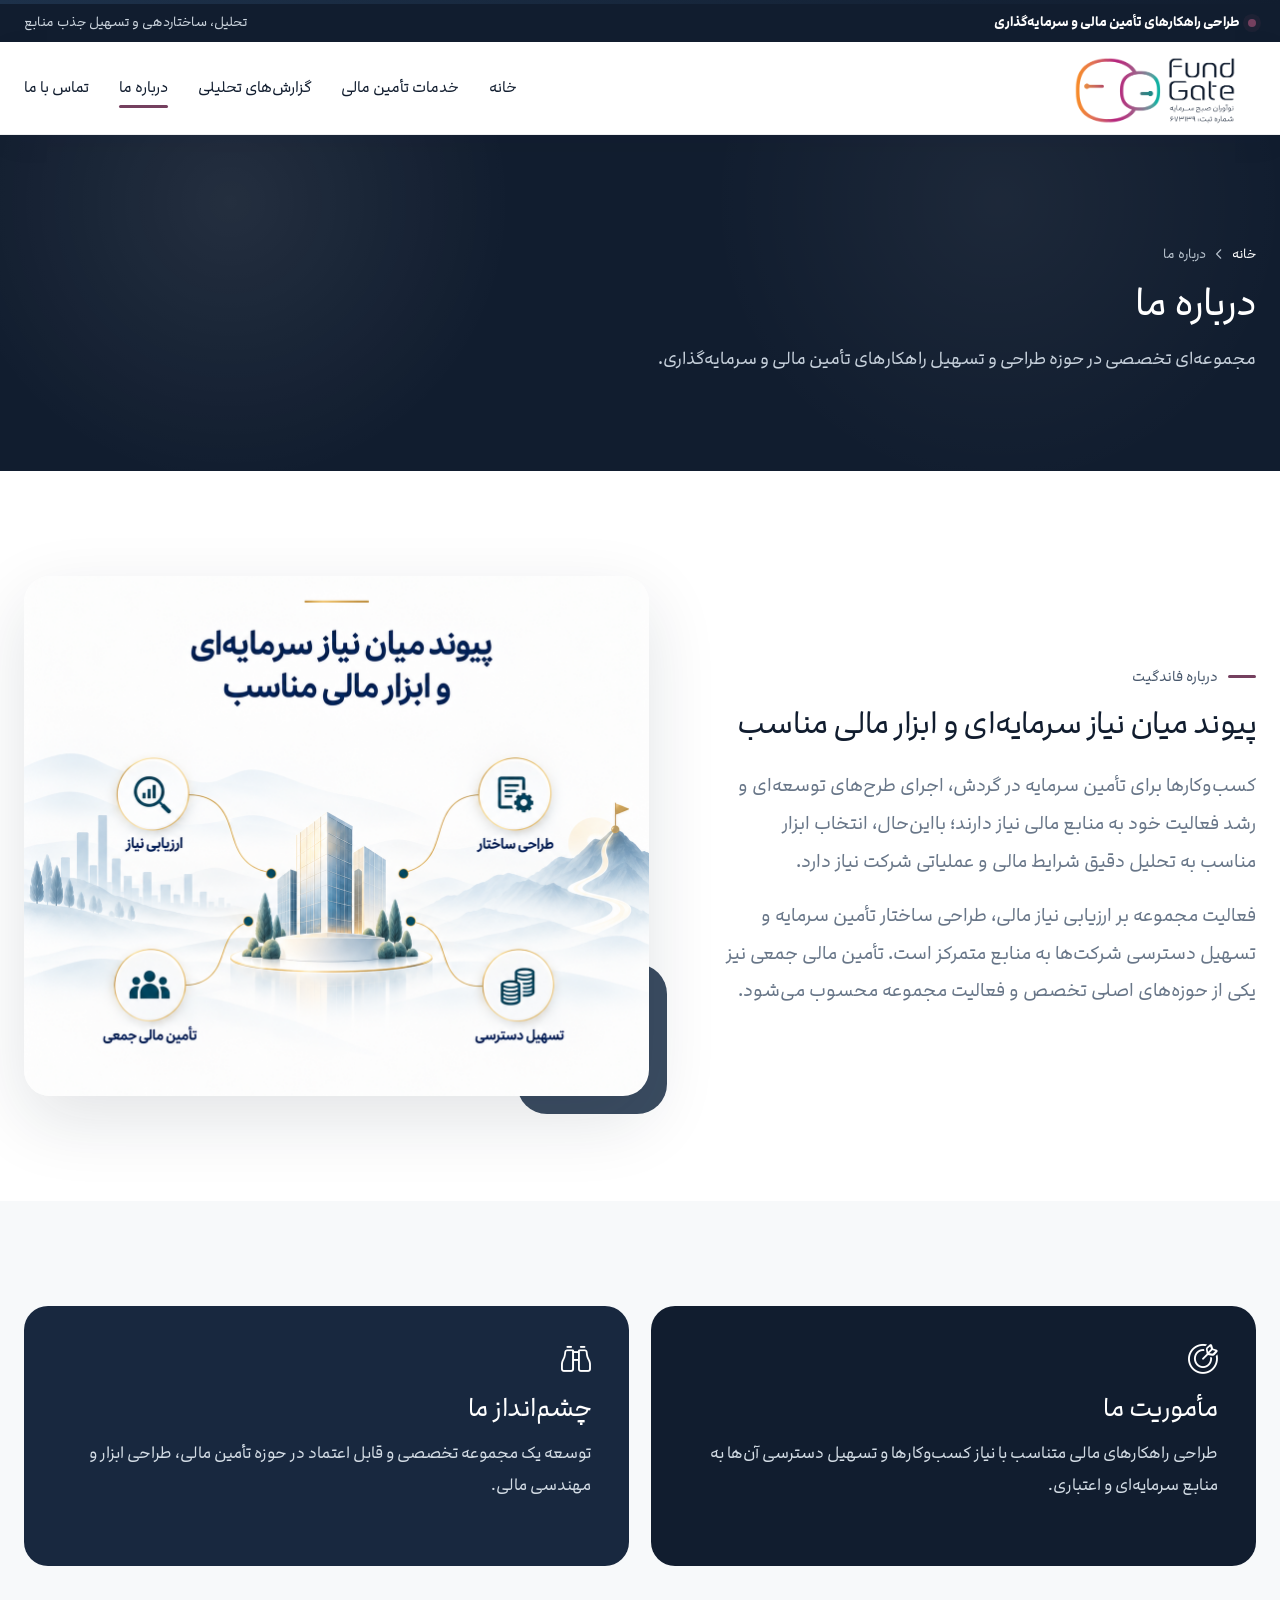
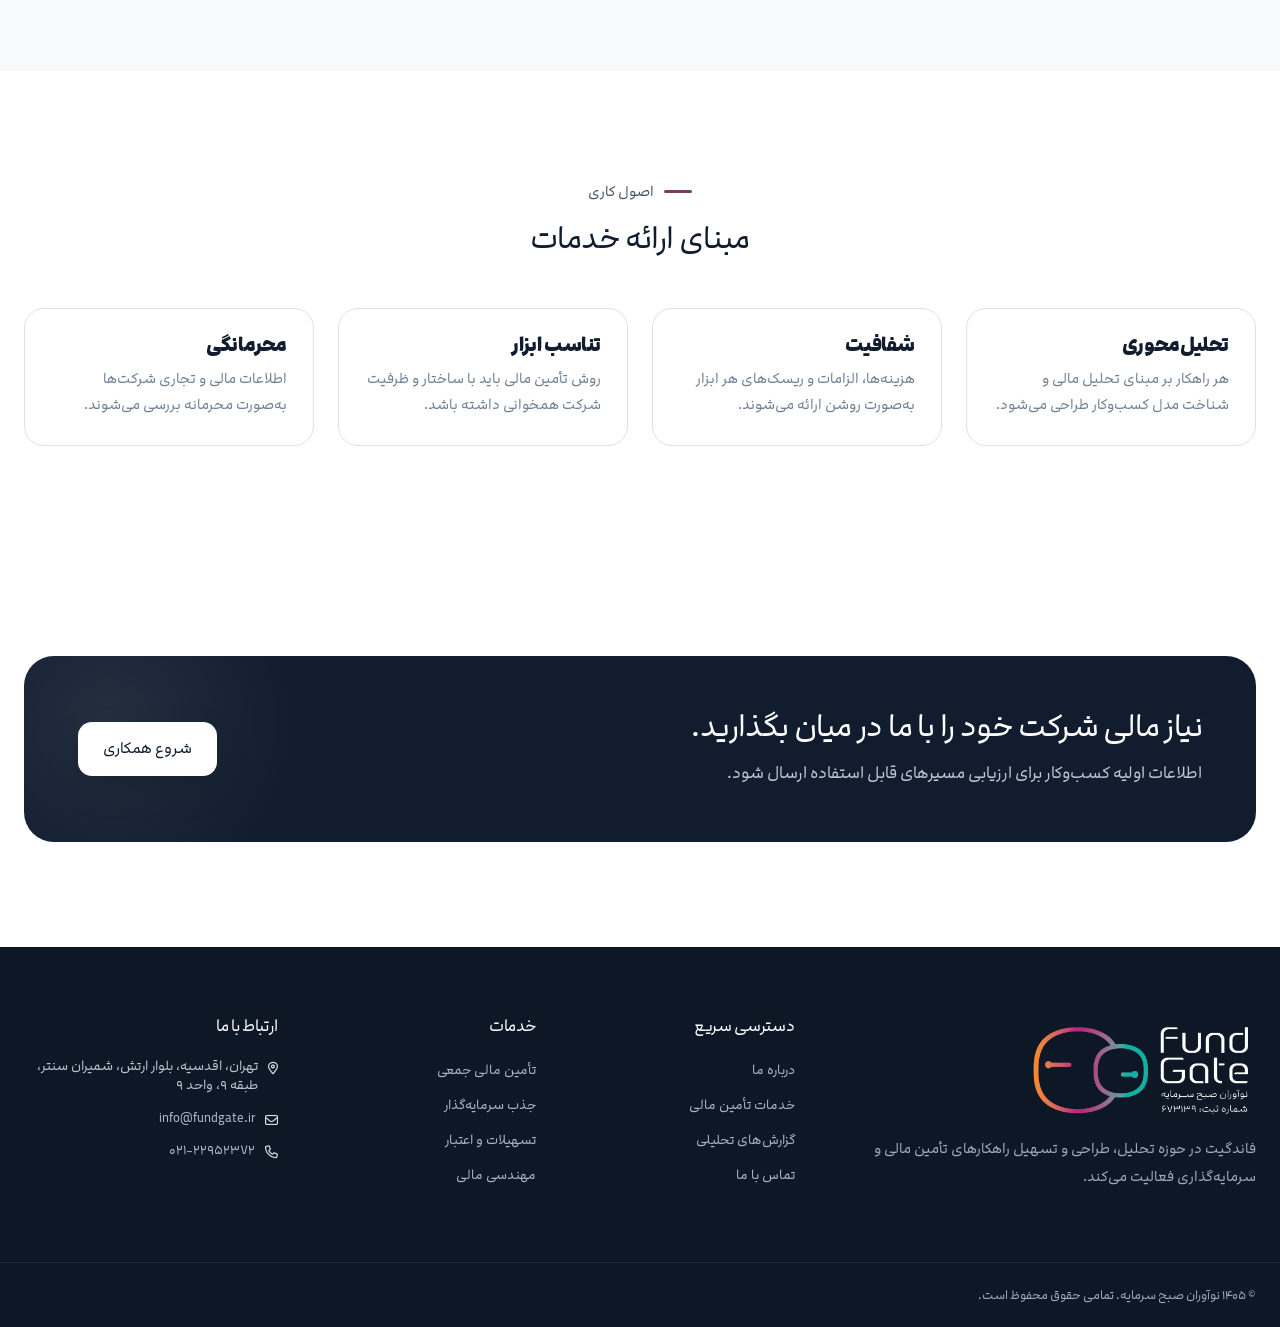
==== commit 22ac3963: "v 1.1.0" ====
--- a/about.html
+++ b/about.html
@@ -3,11 +3,8 @@
 <head>
     <meta charset="utf-8" />
     <meta http-equiv="x-ua-compatible" content="ie=edge" />
-    <meta name="viewport" content="width=device-width,initial-scale=1" />
-    <meta
-            name="description"
-            content="درباره شرکت نوآوران صبح سرمایه، مأموریت، چشم‌انداز و ارزش‌های حرفه‌ای مجموعه."
-    />
+    <meta name="viewport" content="width=device-width,initial-scale=1,viewport-fit=cover" />
+    <meta name="description" content="درباره فاندگیت و نوآوران صبح سرمایه." />
     <meta name="theme-color" content="#111d2f" />
     <title>درباره ما | نوآوران صبح سرمایه</title>
     <link rel="shortcut icon" href="assets/images/logos/brand-mark.png" type="image/png" />
@@ -15,46 +12,26 @@
     <link rel="stylesheet" href="assets/css/font-awesome-pro.min.css" />
     <link rel="stylesheet" href="assets/css/animate.css" />
     <link rel="stylesheet" href="assets/css/novavaran.css" />
-    <noscript
-    ><style>
-        .wow {
-            opacity: 1 !important;
-            visibility: visible !important;
-        }
-    </style></noscript
-    >
+    <noscript><style>.wow{opacity:1!important;visibility:visible!important}</style></noscript>
 </head>
 <body>
+<div class="fg-brand-bar"></div>
 <div class="fg-topbar">
     <div class="fg-container">
-        <div class="brand-line">
-            <span class="brand-dot"></span><strong>پیوند سرمایه هوشمند با فرصت‌های ارزش‌آفرین</strong>
-        </div>
-        <div>اعتماد، تحلیل و ارزش‌آفرینی در مسیر سرمایه‌گذاری</div>
+        <div class="brand-line"><span class="brand-dot"></span><strong>طراحی راهکارهای تأمین مالی و سرمایه‌گذاری</strong></div>
+        <div>تحلیل، ساختاردهی و تسهیل جذب منابع</div>
     </div>
 </div>
 <header class="fg-header">
     <div class="fg-container">
         <div class="fg-header-inner">
-            <a class="fg-logo" href="index.html"
-            ><img src="assets/images/logos/brand-horizontal-light.png" alt="نوآوران صبح سرمایه - Fund Gate"
-            /></a>
-            <nav class="fg-nav" aria-label="منوی اصلی">
-                <ul>
-                    <li><a class="" href="index.html">خانه</a></li>
-                    <li><a class="active" href="about.html">درباره ما</a></li>
-                    <li><a class="" href="analytics.html">گزارش‌های تحلیلی</a></li>
-                    <li><a class="" href="services.html">خدمات ما</a></li>
-                    <li><a class="" href="contact.html">تماس با ما</a></li>
-                </ul>
-            </nav>
-            <button
-                    class="fg-menu-btn"
-                    type="button"
-                    data-bs-toggle="offcanvas"
-                    data-bs-target="#fgMobileMenu"
-                    aria-label="باز کردن منو"
-            >
+            <a class="fg-logo" href="index.html"><img src="assets/images/logos/brand-horizontal-light.png" alt="نوآوران صبح سرمایه - Fund Gate" /></a>
+            <nav class="fg-nav" aria-label="منوی اصلی"><ul><li><a class="" href="index.html">خانه</a></li>
+<li><a class="" href="services.html">خدمات تأمین مالی</a></li>
+<li><a class="" href="analytics.html">گزارش‌های تحلیلی</a></li>
+<li><a class="active" href="about.html">درباره ما</a></li>
+<li><a class="" href="contact.html">تماس با ما</a></li></ul></nav>
+            <button class="fg-menu-btn" type="button" data-bs-toggle="offcanvas" data-bs-target="#fgMobileMenu" aria-label="باز کردن منو">
                 <i class="fa-regular fa-bars"></i>
             </button>
         </div>
@@ -62,30 +39,19 @@
 </header>
 <div class="offcanvas offcanvas-end fg-mobile-menu" tabindex="-1" id="fgMobileMenu">
     <div class="offcanvas-header">
-        <h5 class="offcanvas-title">
-            <img src="assets/images/logos/brand-horizontal-light.png" alt="نوآوران صبح سرمایه" />
-        </h5>
+        <h5 class="offcanvas-title"><img src="assets/images/logos/brand-horizontal-light.png" alt="نوآوران صبح سرمایه" /></h5>
         <button type="button" class="btn-close" data-bs-dismiss="offcanvas" aria-label="بستن"></button>
     </div>
     <div class="offcanvas-body">
-        <nav class="fg-mobile-links" aria-label="منوی موبایل">
-            <a class="" href="index.html">خانه</a><a class="active" href="about.html">درباره ما</a
-        ><a class="" href="analytics.html">گزارش‌های تحلیلی</a><a class="" href="services.html">خدمات ما</a
-        ><a class="" href="contact.html">تماس با ما</a>
-        </nav>
-        <a class="fg-btn fg-btn-primary w-100 mt-4" href="contact.html">شروع همکاری</a>
+        <nav class="fg-mobile-links" aria-label="منوی موبایل"><a class="" href="index.html">خانه</a><a class="" href="services.html">خدمات تأمین مالی</a><a class="" href="analytics.html">گزارش‌های تحلیلی</a><a class="active" href="about.html">درباره ما</a><a class="" href="contact.html">تماس با ما</a></nav>
+        <a class="fg-btn fg-btn-primary w-100 mt-4" href="contact.html">درخواست مشاوره</a>
     </div>
 </div>
 <section class="fg-page-hero">
     <div class="fg-container">
-        <div class="fg-breadcrumb">
-            <a href="index.html">خانه</a><i class="fa-regular fa-angle-left"></i><span>درباره ما</span>
-        </div>
+        <div class="fg-breadcrumb"><a href="index.html">خانه</a><i class="fa-regular fa-angle-left"></i><span>درباره ما</span></div>
         <h1>درباره ما</h1>
-        <p>
-            ما یک مجموعه سرمایه‌گذاری صرف نیستیم؛ نقش ما ایجاد شناخت، اعتماد و ارتباط حرفه‌ای میان سرمایه و فرصت
-            است.
-        </p>
+        <p>مجموعه‌ای تخصصی در حوزه طراحی و تسهیل راهکارهای تأمین مالی و سرمایه‌گذاری.</p>
     </div>
 </section>
 <main>
@@ -93,187 +59,84 @@
         <div class="fg-container">
             <div class="fg-about-grid">
                 <div>
-                    <div class="fg-eyebrow">داستان ما</div>
-                    <h2 class="fg-section-title">ساختن اعتماد پیش از ساختن معامله</h2>
-                    <p class="fg-lead">
-                        نوآوران صبح سرمایه با این باور شکل گرفته است که کیفیت سرمایه‌گذاری به کیفیت شناخت وابسته
-                        است. ما فرصت‌ها را صرفاً معرفی نمی‌کنیم؛ ابتدا آن‌ها را از منظر ظرفیت رشد، منطق اقتصادی،
-                        بازار و امکان توسعه بررسی می‌کنیم و سپس ارتباطی متناسب و حرفه‌ای با سرمایه‌گذاران ایجاد
-                        می‌کنیم.
-                    </p>
-                    <p class="fg-lead mt-3">
-                        تیم مجموعه از نیروهای جوان و متخصص حوزه‌های مالی، تحلیل اقتصادی، ارزیابی کسب‌وکار و
-                        توسعه فرصت تشکیل شده و فرهنگ کاری آن بر اعتماد، پاسخ‌گویی، یادگیری مستمر و تصمیم‌گیری
-                        مبتنی بر تحلیل استوار است.
-                    </p>
+                    <div class="fg-eyebrow">درباره فاندگیت</div>
+                    <h2 class="fg-section-title">پیوند میان نیاز سرمایه‌ای و ابزار مالی مناسب</h2>
+                    <p class="fg-lead">کسب‌وکارها برای تأمین سرمایه در گردش، اجرای طرح‌های توسعه‌ای و رشد فعالیت خود به منابع مالی نیاز دارند؛ بااین‌حال، انتخاب ابزار مناسب به تحلیل دقیق شرایط مالی و عملیاتی شرکت نیاز دارد.</p>
+                    <p class="fg-lead mt-3">فعالیت مجموعه بر ارزیابی نیاز مالی، طراحی ساختار تأمین سرمایه و تسهیل دسترسی شرکت‌ها به منابع متمرکز است. تأمین مالی جمعی نیز یکی از حوزه‌های اصلی تخصص و فعالیت مجموعه محسوب می‌شود.</p>
                 </div>
                 <div class="fg-image-frame">
-                    <img src="assets/images/about/h3-images-2.webp" alt="تیم و رویکرد نوآوران صبح سرمایه" />
-                    <div class="fg-image-badge">
-                        <strong>توانمندی با پشتوانه تخصص</strong
-                        ><span>نگاهی منظم، تحلیلی و آینده‌نگر به فرصت‌های سرمایه‌گذاری.</span>
-                    </div>
+                    <img src="assets/images/about-img.png" alt="درباره فاندگیت" />
                 </div>
             </div>
         </div>
     </section>
+
     <section class="fg-section fg-section-soft">
         <div class="fg-container">
             <div class="fg-mission-grid">
-                <div class="fg-mission-card">
-                    <i class="fa-light fa-bullseye-arrow"></i>
-                    <h3>مأموریت ما</h3>
-                    <p>
-                        شناسایی و ارزیابی فرصت‌های سرمایه‌گذاری و ایجاد ارتباط حرفه‌ای، شفاف و اثربخش میان
-                        سرمایه‌گذاران و صاحبان فرصت، با هدف افزایش کیفیت تصمیم و کمک به شکل‌گیری ارزش اقتصادی
-                        پایدار.
-                    </p>
-                </div>
-                <div class="fg-mission-card">
-                    <i class="fa-light fa-binoculars"></i>
-                    <h3>چشم‌انداز ما</h3>
-                    <p>
-                        تبدیل شدن به یکی از مراجع قابل اعتماد در شناسایی و توسعه فرصت‌های سرمایه‌گذاری و ایجاد
-                        شبکه‌ای حرفه‌ای میان سرمایه، تخصص و کسب‌وکارهای دارای ظرفیت رشد.
-                    </p>
-                </div>
+                <div class="fg-mission-card"><i class="fa-light fa-bullseye-arrow"></i><h3>مأموریت ما</h3><p>طراحی راهکارهای مالی متناسب با نیاز کسب‌وکارها و تسهیل دسترسی آن‌ها به منابع سرمایه‌ای و اعتباری.</p></div>
+                <div class="fg-mission-card"><i class="fa-light fa-binoculars"></i><h3>چشم‌انداز ما</h3><p>توسعه یک مجموعه تخصصی و قابل اعتماد در حوزه تأمین مالی، طراحی ابزار و مهندسی مالی.</p></div>
             </div>
         </div>
     </section>
+
     <section class="fg-section">
         <div class="fg-container">
-            <div class="text-center mx-auto mb-5" style="max-width: 760px">
-                <div class="fg-eyebrow justify-content-center">ارزش‌های بنیادین</div>
-                <h2 class="fg-section-title">اصولی که شیوه کار ما را تعریف می‌کنند</h2>
-            </div>
-            <div class="fg-value-row">
-                <div class="fg-value">
-                    <h3>اعتماد</h3>
-                    <p>ارتباط حرفه‌ای بدون اعتماد پایدار نمی‌ماند؛ شفافیت و مسئولیت‌پذیری مبنای تعامل ماست.</p>
-                </div>
-                <div class="fg-value">
-                    <h3>تخصص</h3>
-                    <p>
-                        تصمیم‌های سرمایه‌گذاری باید بر تحلیل و شناخت استوار باشند، نه بر هیجان و برداشت‌های
-                        سطحی.
-                    </p>
-                </div>
-                <div class="fg-value">
-                    <h3>شفافیت</h3>
-                    <p>تلاش می‌کنیم منطق فرصت، فرآیند بررسی و مسیر تعامل برای طرفین روشن و قابل پیگیری باشد.</p>
-                </div>
-                <div class="fg-value">
-                    <h3>پویایی</h3>
-                    <p>
-                        بازارها تغییر می‌کنند؛ یادگیری مستمر و تطبیق سریع با شرایط بخشی از فرهنگ حرفه‌ای ماست.
-                    </p>
-                </div>
-                <div class="fg-value">
-                    <h3>مسئولیت‌پذیری</h3>
-                    <p>
-                        هر معرفی و هر ارتباط می‌تواند بر تصمیم مالی اثر بگذارد؛ بنابراین دقت و پاسخ‌گویی برای ما
-                        اصل است.
-                    </p>
-                </div>
-                <div class="fg-value">
-                    <h3>ارزش‌آفرینی</h3>
-                    <p>
-                        هدف نهایی، ایجاد ارتباطی است که به رشد کسب‌وکار و استفاده هوشمندانه‌تر از سرمایه منجر
-                        شود.
-                    </p>
-                </div>
+            <div class="text-center mx-auto mb-5" style="max-width:760px"><div class="fg-eyebrow justify-content-center">اصول کاری</div><h2 class="fg-section-title">مبنای ارائه خدمات</h2></div>
+            <div class="row g-4">
+                <div class="col-md-6 col-xl-3"><div class="fg-value h-100"><h3>تحلیل‌محوری</h3><p>هر راهکار بر مبنای تحلیل مالی و شناخت مدل کسب‌وکار طراحی می‌شود.</p></div></div>
+                <div class="col-md-6 col-xl-3"><div class="fg-value h-100"><h3>شفافیت</h3><p>هزینه‌ها، الزامات و ریسک‌های هر ابزار به‌صورت روشن ارائه می‌شوند.</p></div></div>
+                <div class="col-md-6 col-xl-3"><div class="fg-value h-100"><h3>تناسب ابزار</h3><p>روش تأمین مالی باید با ساختار و ظرفیت شرکت همخوانی داشته باشد.</p></div></div>
+                <div class="col-md-6 col-xl-3"><div class="fg-value h-100"><h3>محرمانگی</h3><p>اطلاعات مالی و تجاری شرکت‌ها به‌صورت محرمانه بررسی می‌شوند.</p></div></div>
             </div>
         </div>
     </section>
-    <section class="fg-section fg-section-dark">
-        <div class="fg-container">
-            <div class="row align-items-center g-5">
-                <div class="col-lg-7">
-                    <div class="fg-eyebrow" style="color: #61d4c8">رویکرد حرفه‌ای</div>
-                    <h2 class="fg-section-title">جوان، تحلیلی، مسئول و آینده‌نگر</h2>
-                    <p class="fg-lead">
-                        ما به جای نمایش پرزرق‌وبرق سرمایه، قدرت تصمیم‌گیری و کیفیت تحلیل را نمایش می‌دهیم. هویت
-                        نوآوران صبح سرمایه بر توانمندی تیم، ساختار حرفه‌ای و اعتماد قابل ساختن استوار است.
-                    </p>
-                </div>
-                <div class="col-lg-5">
-                    <img
-                            class="w-100 rounded-4"
-                            src="assets/images/about/h6-about-video-bg.webp"
-                            alt="رویکرد حرفه‌ای سرمایه‌گذاری"
-                    />
-                </div>
-            </div>
-        </div>
-    </section>
+
     <section class="fg-section">
-        <div class="fg-container">
-            <div class="fg-cta">
-                <div class="fg-cta-inner">
-                    <div>
-                        <h2>فرصت همکاری را با یک گفت‌وگوی دقیق آغاز کنیم.</h2>
-                        <p>
-                            برای معرفی فرصت سرمایه‌گذاری یا بررسی مسیر همکاری، با تیم نوآوران صبح سرمایه در
-                            ارتباط باشید.
-                        </p>
-                    </div>
-                    <a class="fg-btn fg-btn-primary" href="contact.html">تماس با ما</a>
-                </div>
-            </div>
-        </div>
+        <div class="fg-container"><div class="fg-cta"><div class="fg-cta-inner">
+            <div><h2>نیاز مالی شرکت خود را با ما در میان بگذارید.</h2><p>اطلاعات اولیه کسب‌وکار برای ارزیابی مسیرهای قابل استفاده ارسال شود.</p></div>
+            <a class="fg-btn fg-btn-primary" href="contact.html">شروع همکاری</a>
+        </div></div></div>
     </section>
 </main>
+
 <footer class="fg-footer">
     <div class="fg-container">
         <div class="fg-footer-grid">
             <div>
-                <a class="fg-footer-logo" href="index.html"
-                ><img src="assets/images/logos/brand-footer.png" alt="نوآوران صبح سرمایه"
-                /></a>
-                <p>
-                    نوآوران صبح سرمایه، بستری حرفه‌ای برای شناسایی و ارزیابی فرصت‌های سرمایه‌گذاری و ایجاد
-                    ارتباط مؤثر میان صاحبان سرمایه و صاحبان فرصت است.
-                </p>
+                <a class="fg-footer-logo" href="index.html"><img src="assets/images/logos/brand-footer.png" alt="نوآوران صبح سرمایه" /></a>
+                <p>فاندگیت در حوزه تحلیل، طراحی و تسهیل راهکارهای تأمین مالی و سرمایه‌گذاری فعالیت می‌کند.</p>
             </div>
             <div>
                 <h4>دسترسی سریع</h4>
                 <ul>
                     <li><a href="about.html">درباره ما</a></li>
+                    <li><a href="services.html">خدمات تأمین مالی</a></li>
                     <li><a href="analytics.html">گزارش‌های تحلیلی</a></li>
-                    <li><a href="services.html">خدمات ما</a></li>
                     <li><a href="contact.html">تماس با ما</a></li>
                 </ul>
             </div>
             <div>
-                <h4>مسیرهای همکاری</h4>
+                <h4>خدمات</h4>
                 <ul>
-                    <li><a href="services.html#investor">خدمات سرمایه‌گذاران</a></li>
-                    <li><a href="services.html#investee">خدمات سرمایه‌پذیران</a></li>
-                    <li><a href="analytics.html">تحلیل و گزارش</a></li>
-                    <li><a href="contact.html">درخواست جلسه</a></li>
+                    <li><a href="services.html">تأمین مالی جمعی</a></li>
+                    <li><a href="services.html">جذب سرمایه‌گذار</a></li>
+                    <li><a href="services.html">تسهیلات و اعتبار</a></li>
+                    <li><a href="services.html">مهندسی مالی</a></li>
                 </ul>
             </div>
             <div>
                 <h4>ارتباط با ما</h4>
                 <div class="fg-footer-contact">
-                    <div>
-                        <i class="fa-regular fa-location-dot"></i><span>تهران - اقدسیه - بلوار ارتش - شمیران سنتر - طبقه 9 واحد 9 </span>
-                    </div>
-                    <div>
-                        <i class="fa-regular fa-envelope"></i><span>info@fundgate.ir</span>
-                    </div>
-                    <div>
-                        <i class="fa-regular fa-phone"></i><span>021-22952372</span>
-                    </div>
+                    <div><i class="fa-regular fa-location-dot"></i><span>تهران، اقدسیه، بلوار ارتش، شمیران سنتر، طبقه ۹، واحد ۹</span></div>
+                    <div><i class="fa-regular fa-envelope"></i><span><a href="mailto:info@fundgate.ir">info@fundgate.ir</a></span></div>
+                    <div><i class="fa-regular fa-phone"></i><span><a href="tel:02122952372">۰۲۱-۲۲۹۵۲۳۷۲</a></span></div>
                 </div>
             </div>
         </div>
     </div>
     <div class="fg-footer-bottom">
-        <div class="fg-container">
-            <p>© ۱۴۰۵ نوآوران صبح سرمایه — تمامی حقوق محفوظ است.</p>
-            <p>طراحی و توسعه توسط گروه بستا</p>
-        </div>
+        <div class="fg-container"><p>© ۱۴۰۵ نوآوران صبح سرمایه. تمامی حقوق محفوظ است.</p></div>
     </div>
 </footer>
 <script src="assets/js/jquery.min.js"></script>
@@ -281,4 +144,4 @@
 <script src="assets/js/wow.min.js"></script>
 <script src="assets/js/wow-safe-init.js"></script>
 </body>
-</html>
+</html>
--- a/assets/css/novavaran.css
+++ b/assets/css/novavaran.css
@@ -92,7 +92,7 @@
   background: var(--fg-surface);
 }
 .fg-section-title {
-  font-size: clamp(30px, 4vw, 35px);
+  font-size: clamp(30px, 4vw, 30px);
   line-height: 1.35;
   margin: 0 0 22px;
 }
@@ -362,7 +362,7 @@
 }
 .fg-hero h1 {
   color: #fff;
-  font-size: clamp(42px, 5.3vw, 43px);
+  font-size: clamp(42px, 5.3vw, 42px);
   line-height: 1.28;
   margin-bottom: 25px;
 }
@@ -523,7 +523,7 @@
 }
 .fg-trust-item span {
   display: block;
-  font-size: 12px;
+  font-size: 13px;
   color: var(--fg-muted);
   margin-top: 4px;
 }
@@ -655,7 +655,7 @@
 /* Process */
 .fg-process {
   display: grid;
-  grid-template-columns: repeat(6, 1fr);
+  grid-template-columns: repeat(4, 1fr);
   gap: 14px;
   margin-top: 44px;
 }
@@ -673,11 +673,11 @@
   margin-bottom: 30px;
 }
 .fg-process-item h4 {
+  font-size: 20px;
+  margin-bottom: 9px;
+}
+.fg-process-item p {
   font-size: 17px;
-  margin-bottom: 9px;
-}
-.fg-process-item p {
-  font-size: 13px;
   line-height: 1.8;
   color: #778396;
   margin: 0;
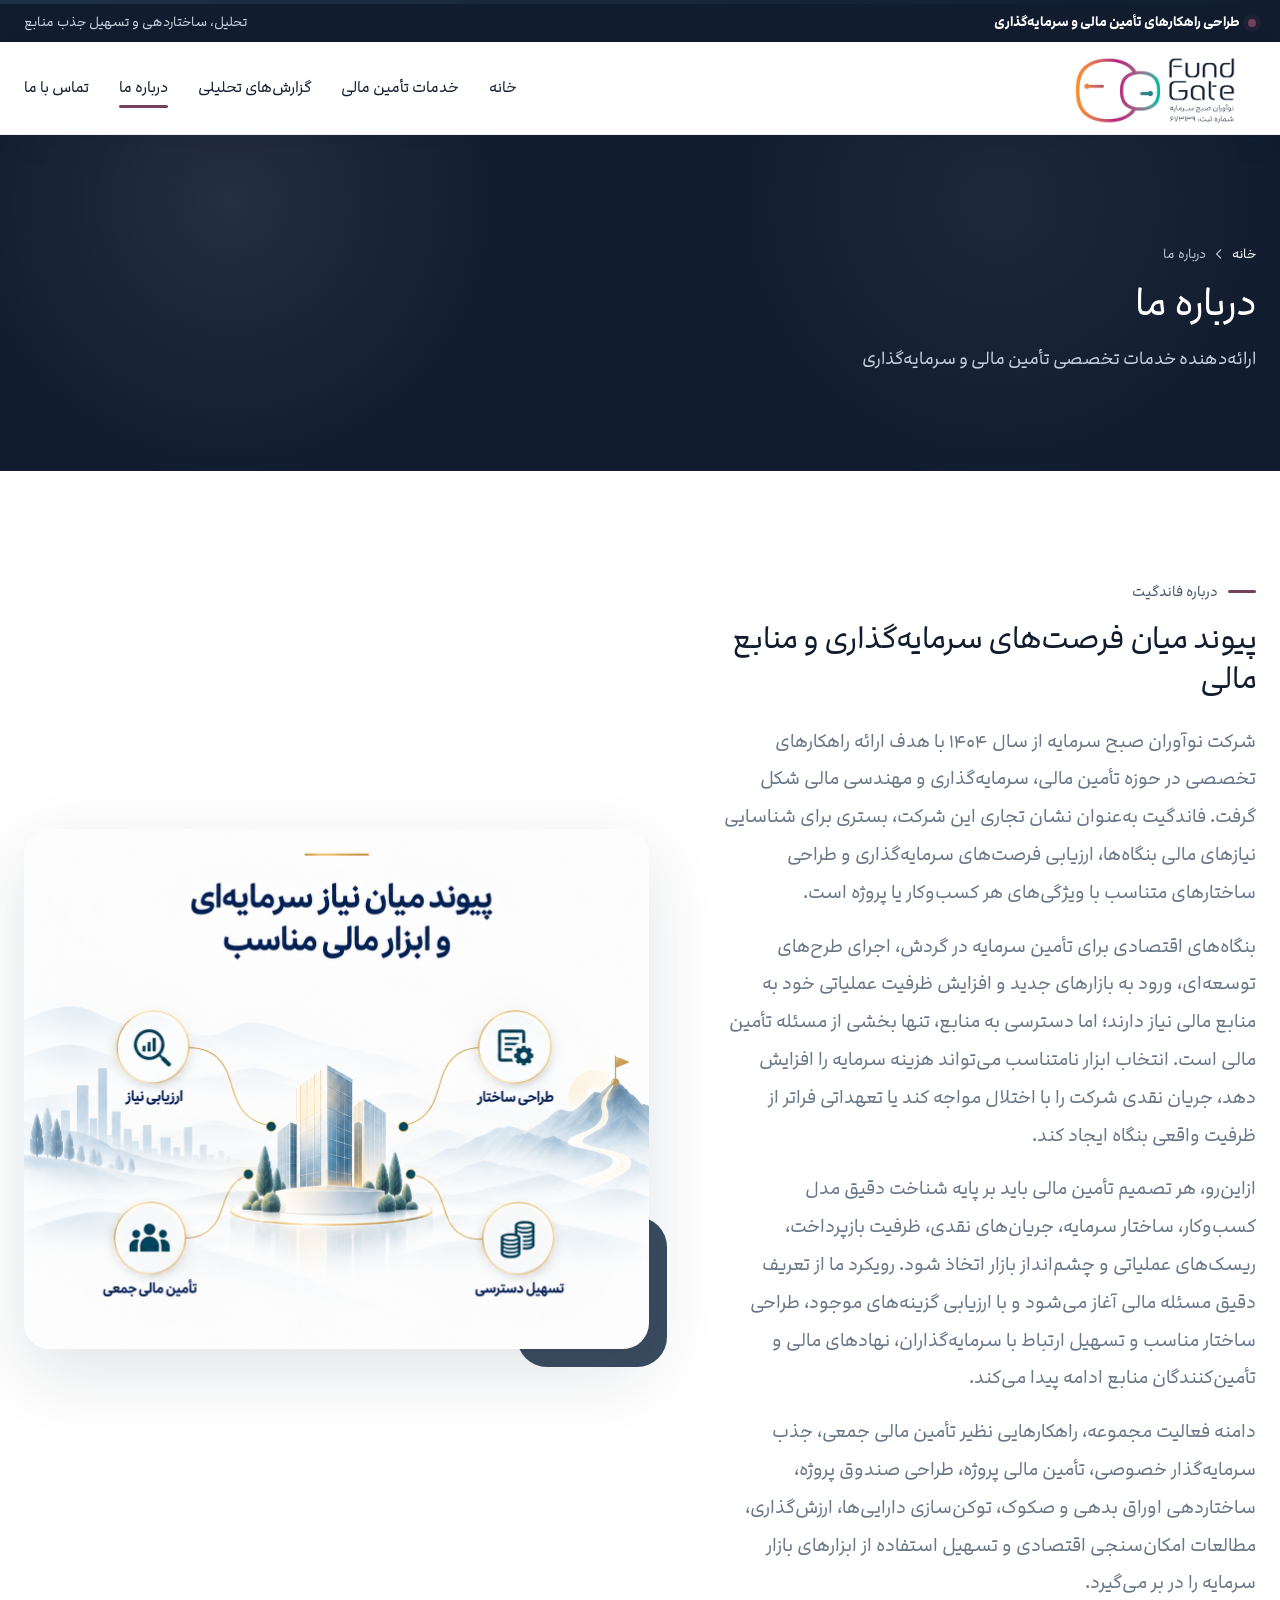
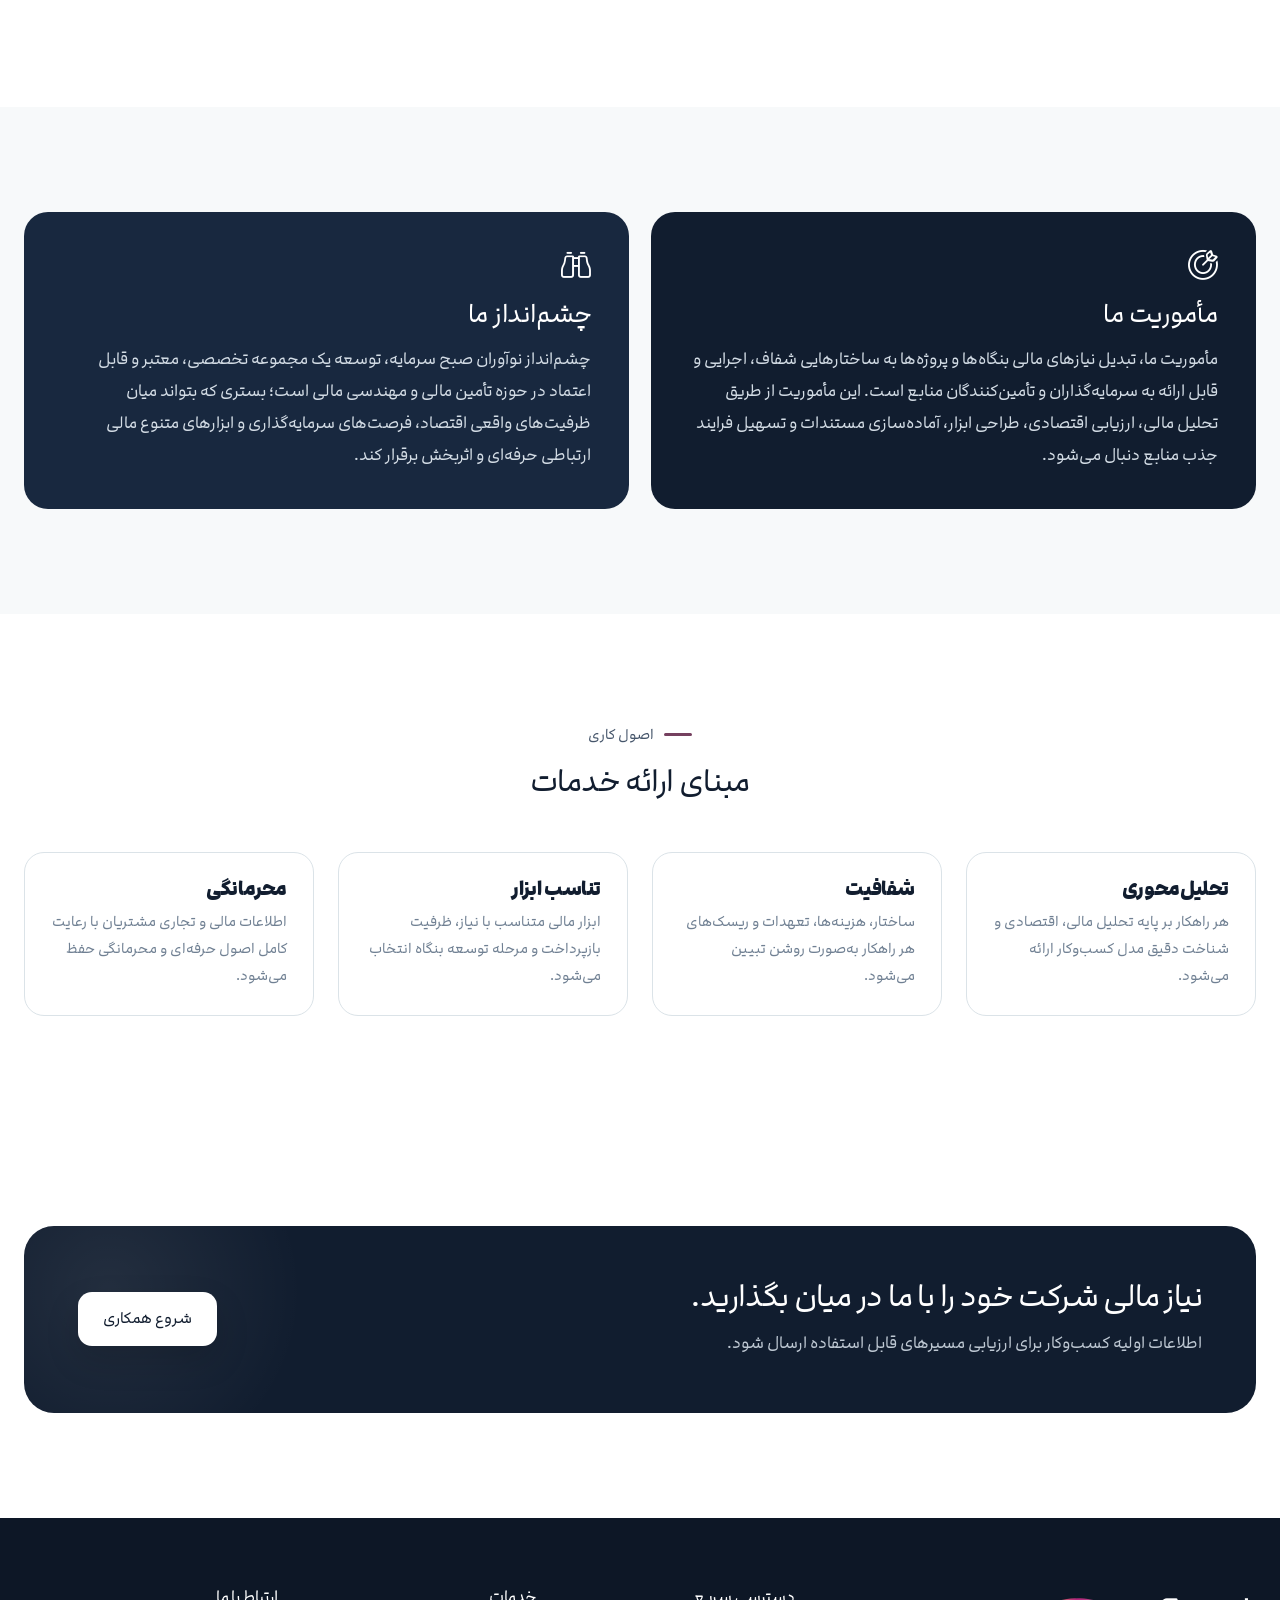
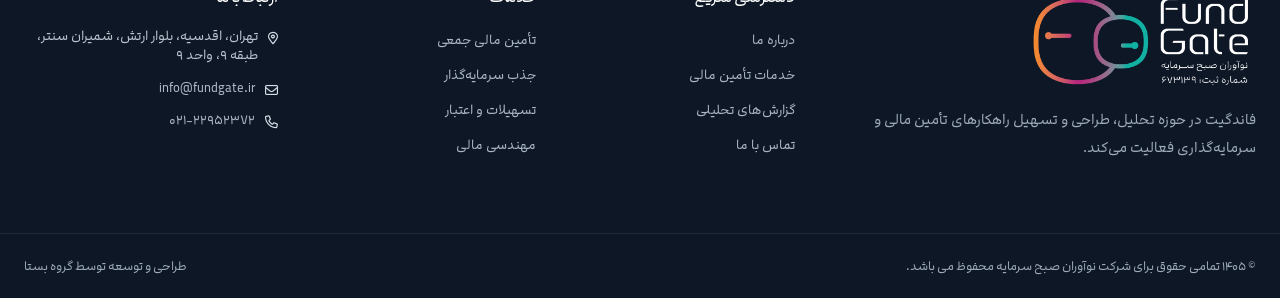
==== commit acdf03ee: "v 1.1.1" ====
--- a/about.html
+++ b/about.html
@@ -51,7 +51,7 @@
     <div class="fg-container">
         <div class="fg-breadcrumb"><a href="index.html">خانه</a><i class="fa-regular fa-angle-left"></i><span>درباره ما</span></div>
         <h1>درباره ما</h1>
-        <p>مجموعه‌ای تخصصی در حوزه طراحی و تسهیل راهکارهای تأمین مالی و سرمایه‌گذاری.</p>
+        <p>ارائه‌دهنده خدمات تخصصی تأمین مالی و سرمایه‌گذاری</p>
     </div>
 </section>
 <main>
@@ -60,9 +60,11 @@
             <div class="fg-about-grid">
                 <div>
                     <div class="fg-eyebrow">درباره فاندگیت</div>
-                    <h2 class="fg-section-title">پیوند میان نیاز سرمایه‌ای و ابزار مالی مناسب</h2>
-                    <p class="fg-lead">کسب‌وکارها برای تأمین سرمایه در گردش، اجرای طرح‌های توسعه‌ای و رشد فعالیت خود به منابع مالی نیاز دارند؛ بااین‌حال، انتخاب ابزار مناسب به تحلیل دقیق شرایط مالی و عملیاتی شرکت نیاز دارد.</p>
-                    <p class="fg-lead mt-3">فعالیت مجموعه بر ارزیابی نیاز مالی، طراحی ساختار تأمین سرمایه و تسهیل دسترسی شرکت‌ها به منابع متمرکز است. تأمین مالی جمعی نیز یکی از حوزه‌های اصلی تخصص و فعالیت مجموعه محسوب می‌شود.</p>
+                    <h2 class="fg-section-title">پیوند میان فرصت‌های سرمایه‌گذاری و منابع مالی</h2>
+                    <p class="fg-lead">شرکت نوآوران صبح سرمایه از سال ۱۴۰۴ با هدف ارائه راهکارهای تخصصی در حوزه تأمین مالی، سرمایه‌گذاری و مهندسی مالی شکل گرفت. فاندگیت به‌عنوان نشان تجاری این شرکت، بستری برای شناسایی نیازهای مالی بنگاه‌ها، ارزیابی فرصت‌های سرمایه‌گذاری و طراحی ساختارهای متناسب با ویژگی‌های هر کسب‌وکار یا پروژه است.</p>
+                    <p class="fg-lead mt-3">بنگاه‌های اقتصادی برای تأمین سرمایه در گردش، اجرای طرح‌های توسعه‌ای، ورود به بازارهای جدید و افزایش ظرفیت عملیاتی خود به منابع مالی نیاز دارند؛ اما دسترسی به منابع، تنها بخشی از مسئله تأمین مالی است. انتخاب ابزار نامتناسب می‌تواند هزینه سرمایه را افزایش دهد، جریان نقدی شرکت را با اختلال مواجه کند یا تعهداتی فراتر از ظرفیت واقعی بنگاه ایجاد کند.</p>
+                    <p class="fg-lead mt-3">ازاین‌رو، هر تصمیم تأمین مالی باید بر پایه شناخت دقیق مدل کسب‌وکار، ساختار سرمایه، جریان‌های نقدی، ظرفیت بازپرداخت، ریسک‌های عملیاتی و چشم‌انداز بازار اتخاذ شود. رویکرد ما از تعریف دقیق مسئله مالی آغاز می‌شود و با ارزیابی گزینه‌های موجود، طراحی ساختار مناسب و تسهیل ارتباط با سرمایه‌گذاران، نهادهای مالی و تأمین‌کنندگان منابع ادامه پیدا می‌کند.</p>
+                    <p class="fg-lead mt-3">دامنه فعالیت مجموعه، راهکارهایی نظیر تأمین مالی جمعی، جذب سرمایه‌گذار خصوصی، تأمین مالی پروژه، طراحی صندوق پروژه، ساختاردهی اوراق بدهی و صکوک، توکن‌سازی دارایی‌ها، ارزش‌گذاری، مطالعات امکان‌سنجی اقتصادی و تسهیل استفاده از ابزارهای بازار سرمایه را در بر می‌گیرد.</p>
                 </div>
                 <div class="fg-image-frame">
                     <img src="assets/images/about-img.png" alt="درباره فاندگیت" />
@@ -74,8 +76,8 @@
     <section class="fg-section fg-section-soft">
         <div class="fg-container">
             <div class="fg-mission-grid">
-                <div class="fg-mission-card"><i class="fa-light fa-bullseye-arrow"></i><h3>مأموریت ما</h3><p>طراحی راهکارهای مالی متناسب با نیاز کسب‌وکارها و تسهیل دسترسی آن‌ها به منابع سرمایه‌ای و اعتباری.</p></div>
-                <div class="fg-mission-card"><i class="fa-light fa-binoculars"></i><h3>چشم‌انداز ما</h3><p>توسعه یک مجموعه تخصصی و قابل اعتماد در حوزه تأمین مالی، طراحی ابزار و مهندسی مالی.</p></div>
+                <div class="fg-mission-card"><i class="fa-light fa-bullseye-arrow"></i><h3>مأموریت ما</h3><p>مأموریت ما، تبدیل نیازهای مالی بنگاه‌ها و پروژه‌ها به ساختارهایی شفاف، اجرایی و قابل ارائه به سرمایه‌گذاران و تأمین‌کنندگان منابع است. این مأموریت از طریق تحلیل مالی، ارزیابی اقتصادی، طراحی ابزار، آماده‌سازی مستندات و تسهیل فرایند جذب منابع دنبال می‌شود.</p></div>
+                <div class="fg-mission-card"><i class="fa-light fa-binoculars"></i><h3>چشم‌انداز ما</h3><p>چشم‌انداز نوآوران صبح سرمایه، توسعه یک مجموعه تخصصی، معتبر و قابل اعتماد در حوزه تأمین مالی و مهندسی مالی است؛ بستری که بتواند میان ظرفیت‌های واقعی اقتصاد، فرصت‌های سرمایه‌گذاری و ابزارهای متنوع مالی ارتباطی حرفه‌ای و اثربخش برقرار کند.</p></div>
             </div>
         </div>
     </section>
@@ -84,10 +86,10 @@
         <div class="fg-container">
             <div class="text-center mx-auto mb-5" style="max-width:760px"><div class="fg-eyebrow justify-content-center">اصول کاری</div><h2 class="fg-section-title">مبنای ارائه خدمات</h2></div>
             <div class="row g-4">
-                <div class="col-md-6 col-xl-3"><div class="fg-value h-100"><h3>تحلیل‌محوری</h3><p>هر راهکار بر مبنای تحلیل مالی و شناخت مدل کسب‌وکار طراحی می‌شود.</p></div></div>
-                <div class="col-md-6 col-xl-3"><div class="fg-value h-100"><h3>شفافیت</h3><p>هزینه‌ها، الزامات و ریسک‌های هر ابزار به‌صورت روشن ارائه می‌شوند.</p></div></div>
-                <div class="col-md-6 col-xl-3"><div class="fg-value h-100"><h3>تناسب ابزار</h3><p>روش تأمین مالی باید با ساختار و ظرفیت شرکت همخوانی داشته باشد.</p></div></div>
-                <div class="col-md-6 col-xl-3"><div class="fg-value h-100"><h3>محرمانگی</h3><p>اطلاعات مالی و تجاری شرکت‌ها به‌صورت محرمانه بررسی می‌شوند.</p></div></div>
+                <div class="col-md-6 col-xl-3"><div class="fg-value h-100"><h3>تحلیل‌محوری</h3><p>هر راهکار بر پایه تحلیل مالی، اقتصادی و شناخت دقیق مدل کسب‌وکار ارائه می‌شود.</p></div></div>
+                <div class="col-md-6 col-xl-3"><div class="fg-value h-100"><h3>شفافیت</h3><p>ساختار، هزینه‌ها، تعهدات و ریسک‌های هر راهکار به‌صورت روشن تبیین می‌شود.</p></div></div>
+                <div class="col-md-6 col-xl-3"><div class="fg-value h-100"><h3>تناسب ابزار</h3><p>ابزار مالی متناسب با نیاز، ظرفیت بازپرداخت و مرحله توسعه بنگاه انتخاب می‌شود.</p></div></div>
+                <div class="col-md-6 col-xl-3"><div class="fg-value h-100"><h3>محرمانگی</h3><p>اطلاعات مالی و تجاری مشتریان با رعایت کامل اصول حرفه‌ای و محرمانگی حفظ می‌شود.</p></div></div>
             </div>
         </div>
     </section>
@@ -136,7 +138,10 @@
         </div>
     </div>
     <div class="fg-footer-bottom">
-        <div class="fg-container"><p>© ۱۴۰۵ نوآوران صبح سرمایه. تمامی حقوق محفوظ است.</p></div>
+        <div class="fg-container">
+            <p>© ۱۴۰۵ تمامی حقوق برای شرکت نوآوران صبح سرمایه محفوظ می باشد.</p>
+            <p>طراحی و توسعه توسط گروه بستا</p>
+        </div>
     </div>
 </footer>
 <script src="assets/js/jquery.min.js"></script>
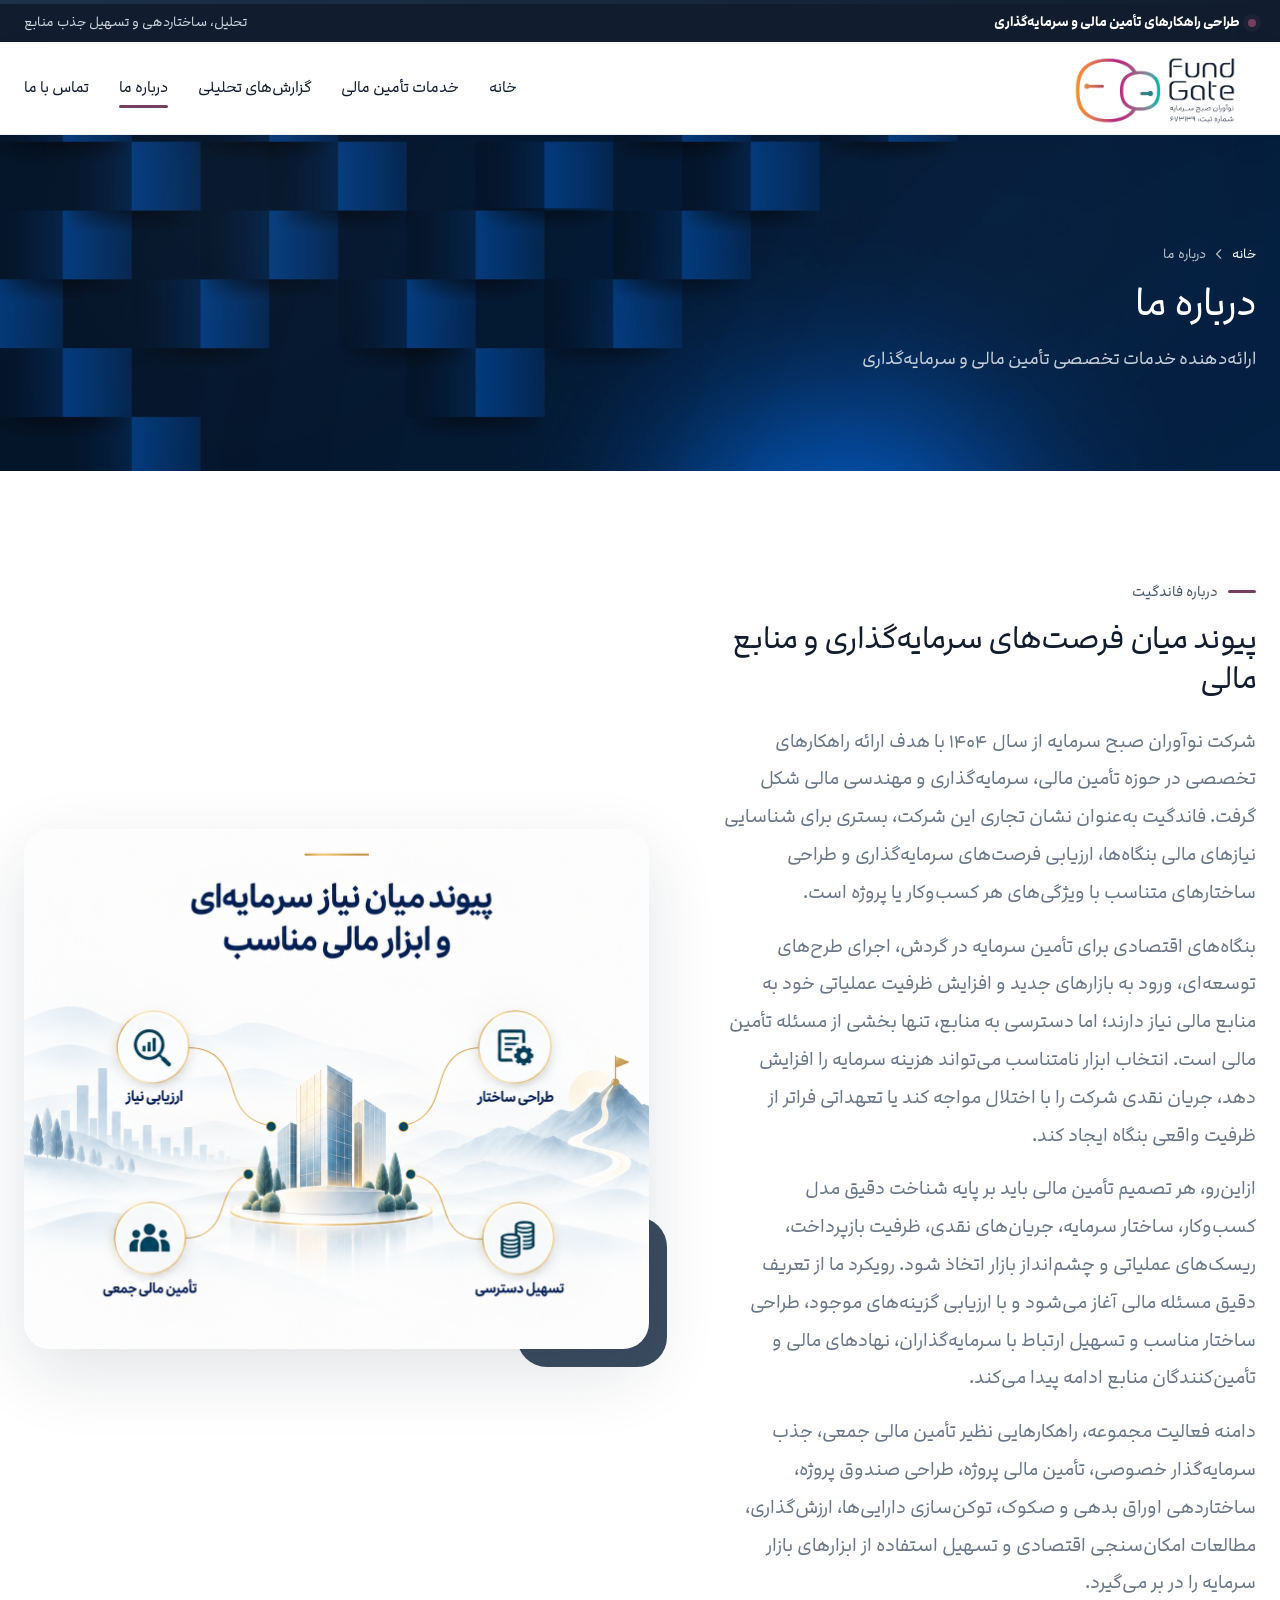
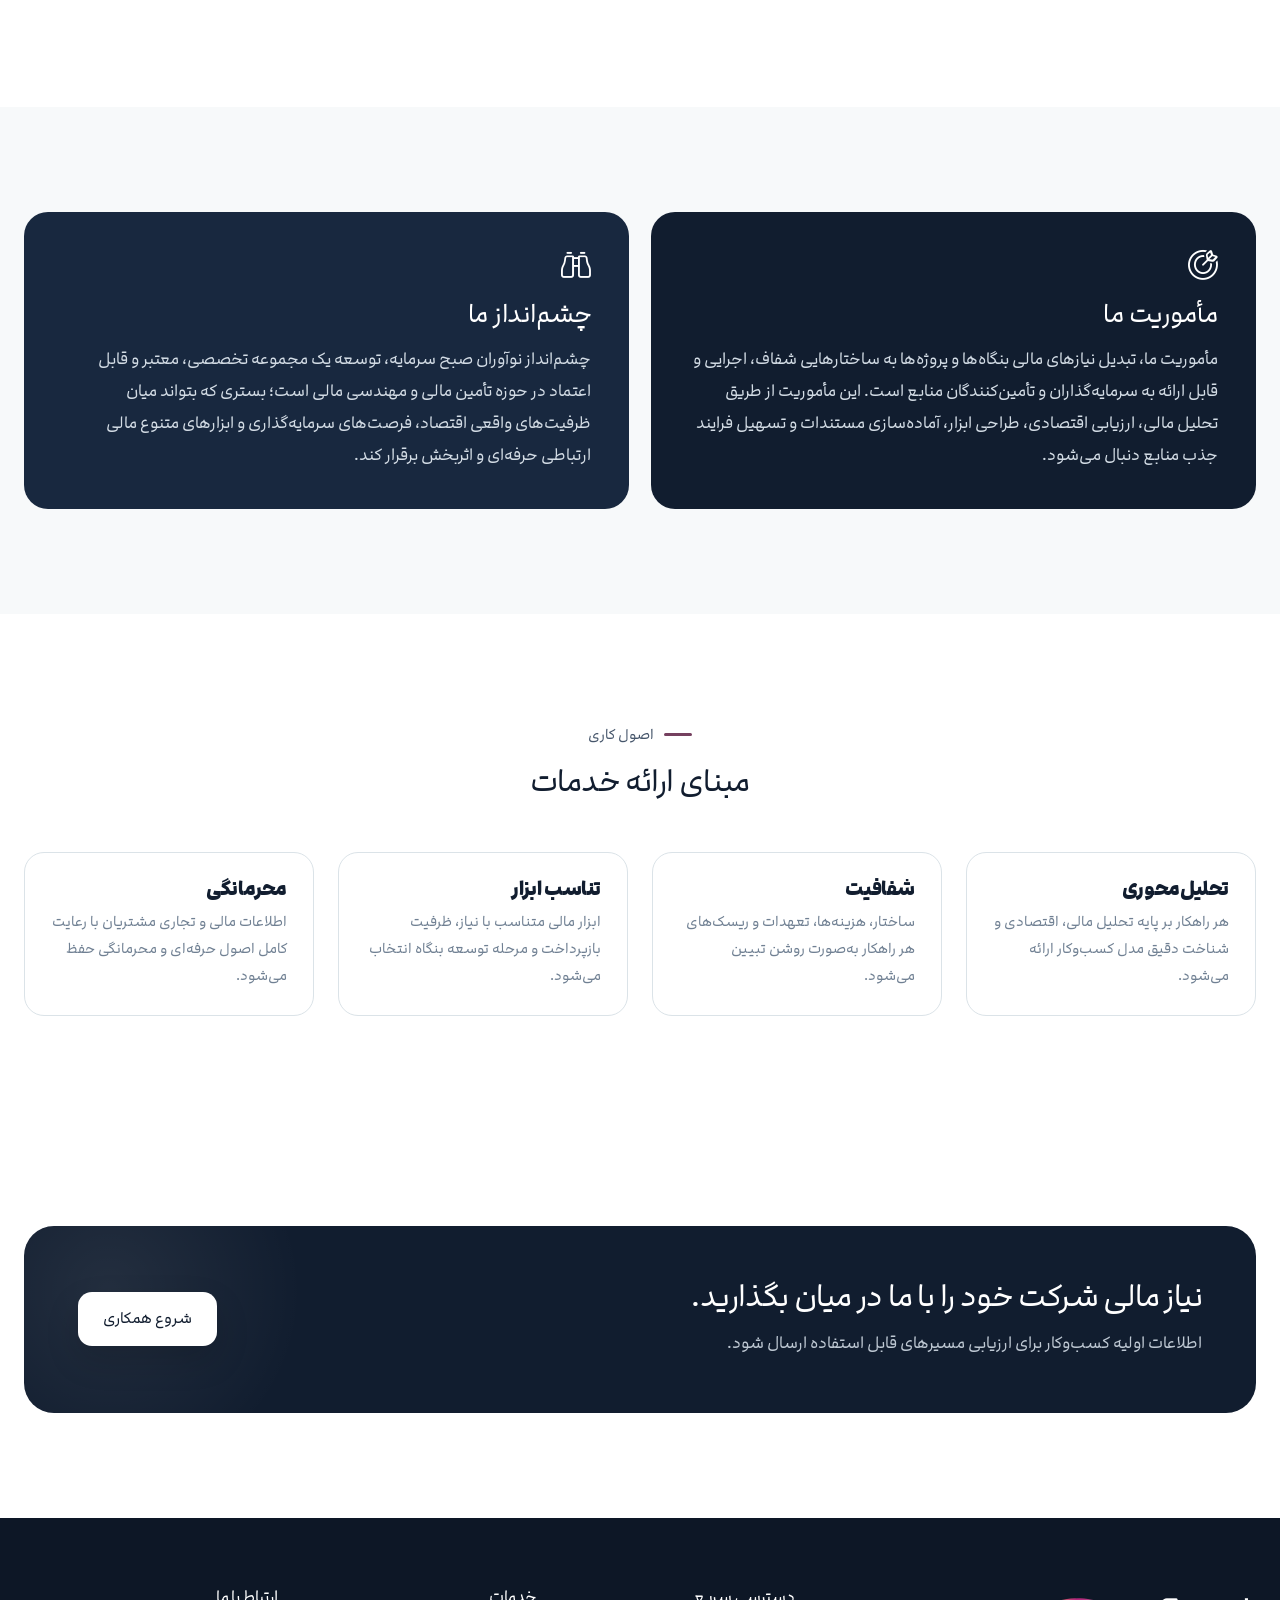
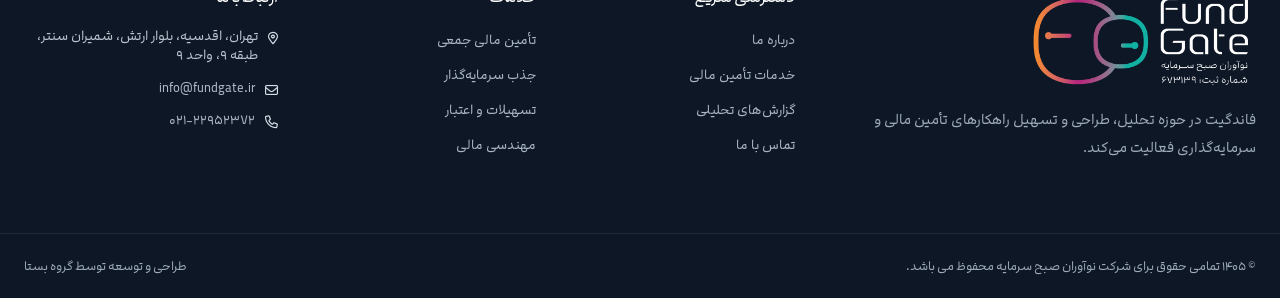
==== commit 6617ce62: "v 1.1.2" ====
--- a/about.html
+++ b/about.html
@@ -27,10 +27,10 @@
         <div class="fg-header-inner">
             <a class="fg-logo" href="index.html"><img src="assets/images/logos/brand-horizontal-light.png" alt="نوآوران صبح سرمایه - Fund Gate" /></a>
             <nav class="fg-nav" aria-label="منوی اصلی"><ul><li><a class="" href="index.html">خانه</a></li>
-<li><a class="" href="services.html">خدمات تأمین مالی</a></li>
-<li><a class="" href="analytics.html">گزارش‌های تحلیلی</a></li>
-<li><a class="active" href="about.html">درباره ما</a></li>
-<li><a class="" href="contact.html">تماس با ما</a></li></ul></nav>
+                <li><a class="" href="services.html">خدمات تأمین مالی</a></li>
+                <li><a class="" href="analytics.html">گزارش‌های تحلیلی</a></li>
+                <li><a class="active" href="about.html">درباره ما</a></li>
+                <li><a class="" href="contact.html">تماس با ما</a></li></ul></nav>
             <button class="fg-menu-btn" type="button" data-bs-toggle="offcanvas" data-bs-target="#fgMobileMenu" aria-label="باز کردن منو">
                 <i class="fa-regular fa-bars"></i>
             </button>
@@ -48,6 +48,7 @@
     </div>
 </div>
 <section class="fg-page-hero">
+    <img class="fg-hero-bg" src="assets/images/bg/h9-contact-bg.jpg" alt="راهکارهای تأمین مالی" />
     <div class="fg-container">
         <div class="fg-breadcrumb"><a href="index.html">خانه</a><i class="fa-regular fa-angle-left"></i><span>درباره ما</span></div>
         <h1>درباره ما</h1>
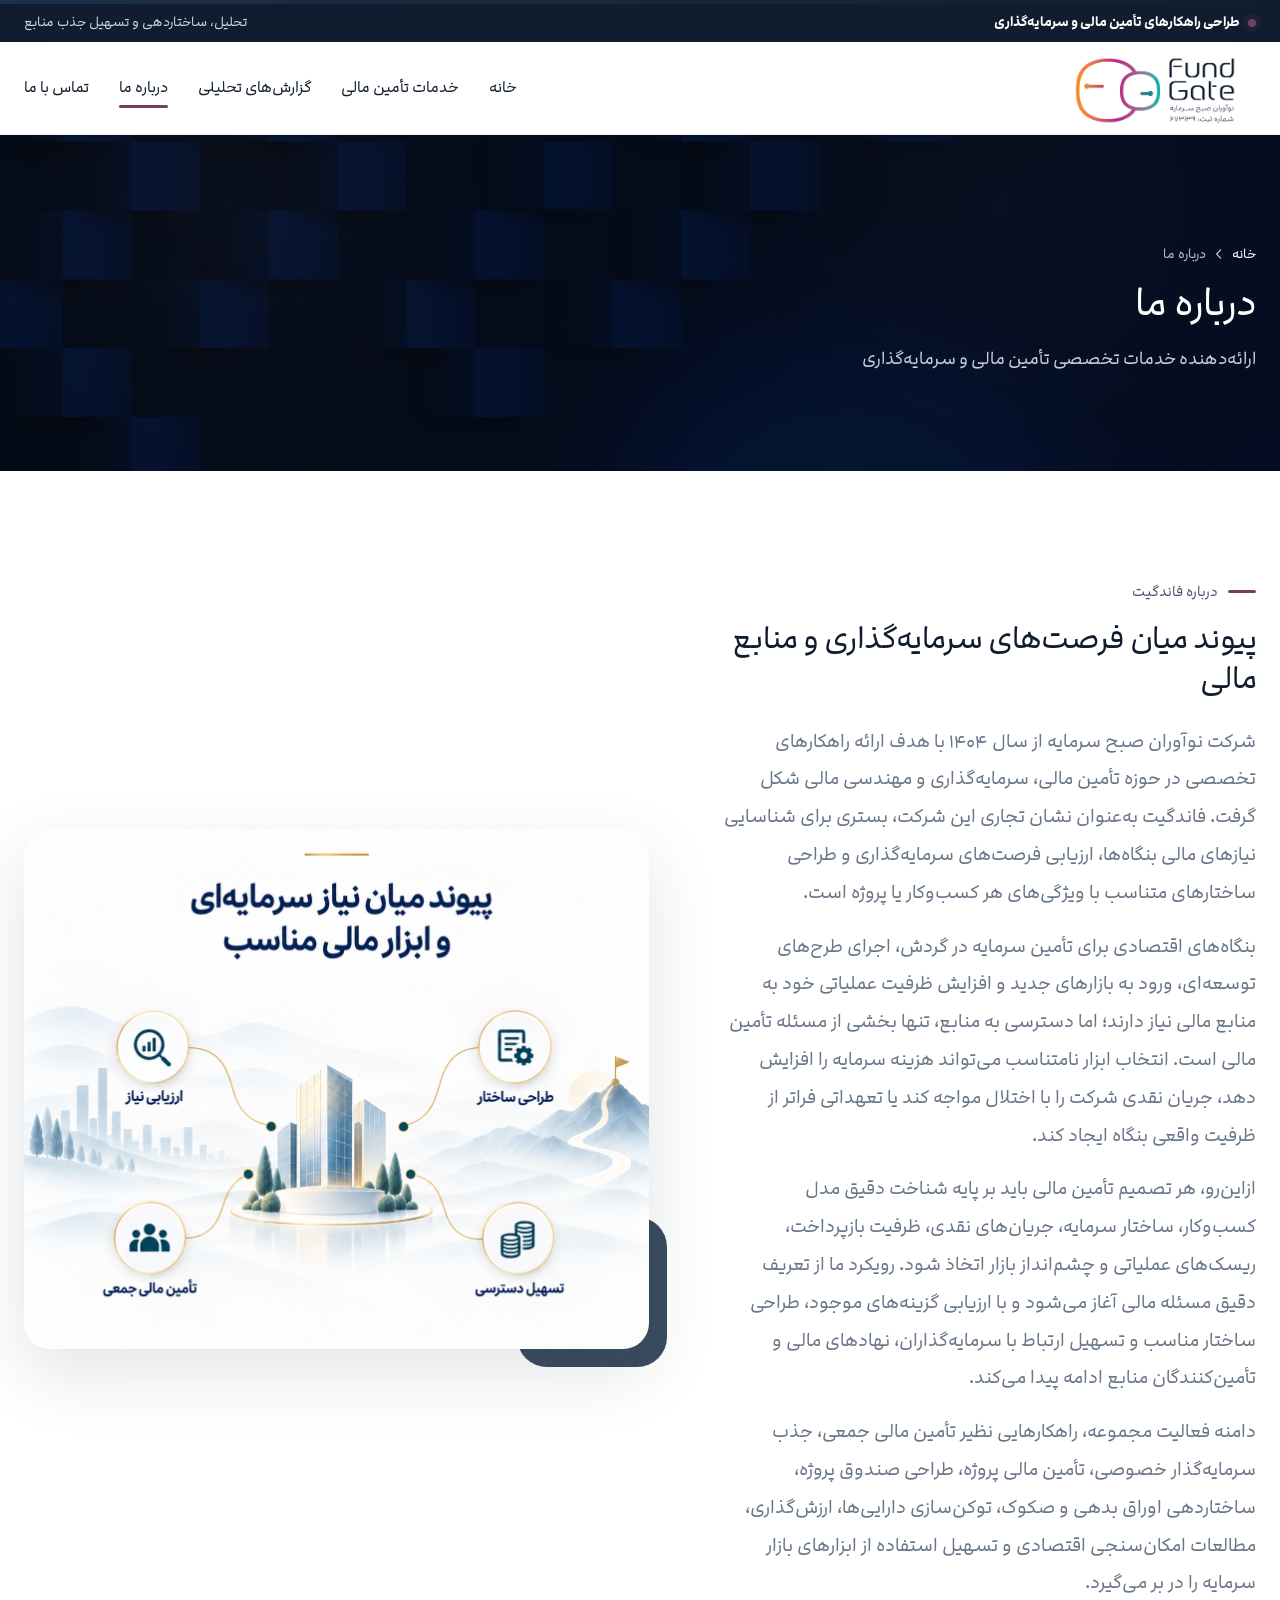
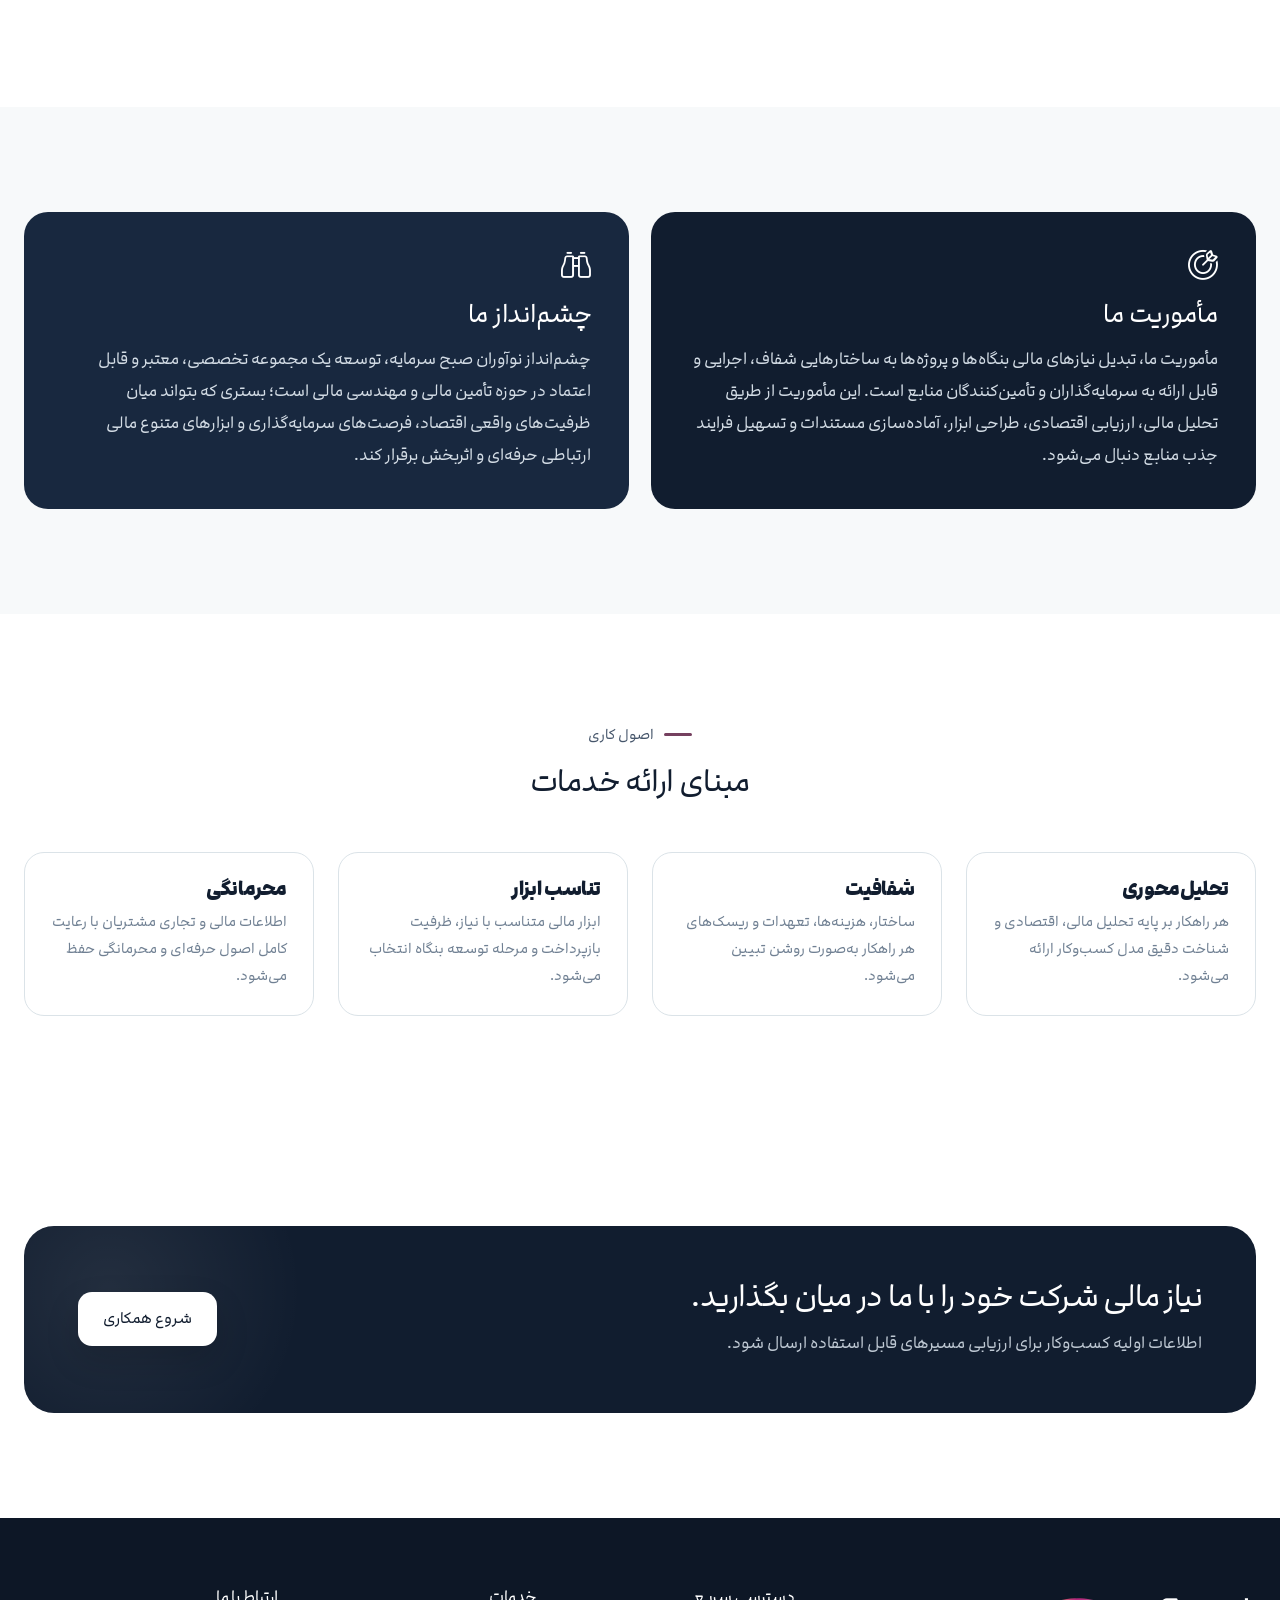
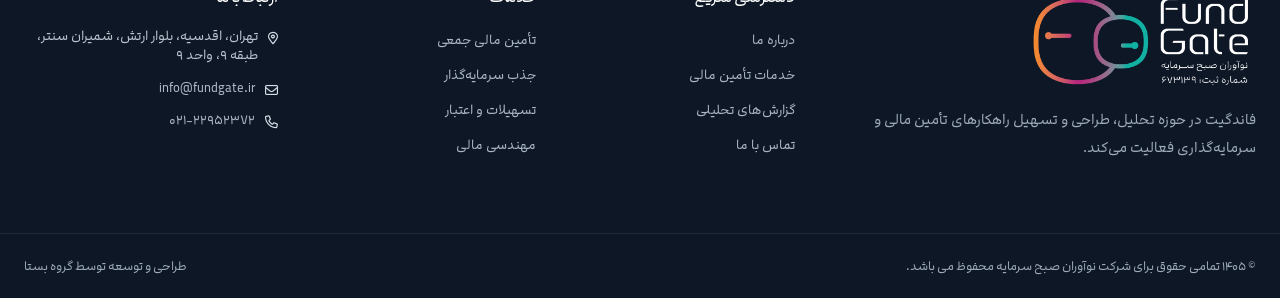
==== commit b59478d3: "v 1.1.3" ====
--- a/about.html
+++ b/about.html
@@ -48,7 +48,7 @@
     </div>
 </div>
 <section class="fg-page-hero">
-    <img class="fg-hero-bg" src="assets/images/bg/h9-contact-bg.jpg" alt="راهکارهای تأمین مالی" />
+    <img class="fg-hero-bg" src="assets/images/bg/h9-contact-bg.png" alt="راهکارهای تأمین مالی" />
     <div class="fg-container">
         <div class="fg-breadcrumb"><a href="index.html">خانه</a><i class="fa-regular fa-angle-left"></i><span>درباره ما</span></div>
         <h1>درباره ما</h1>
